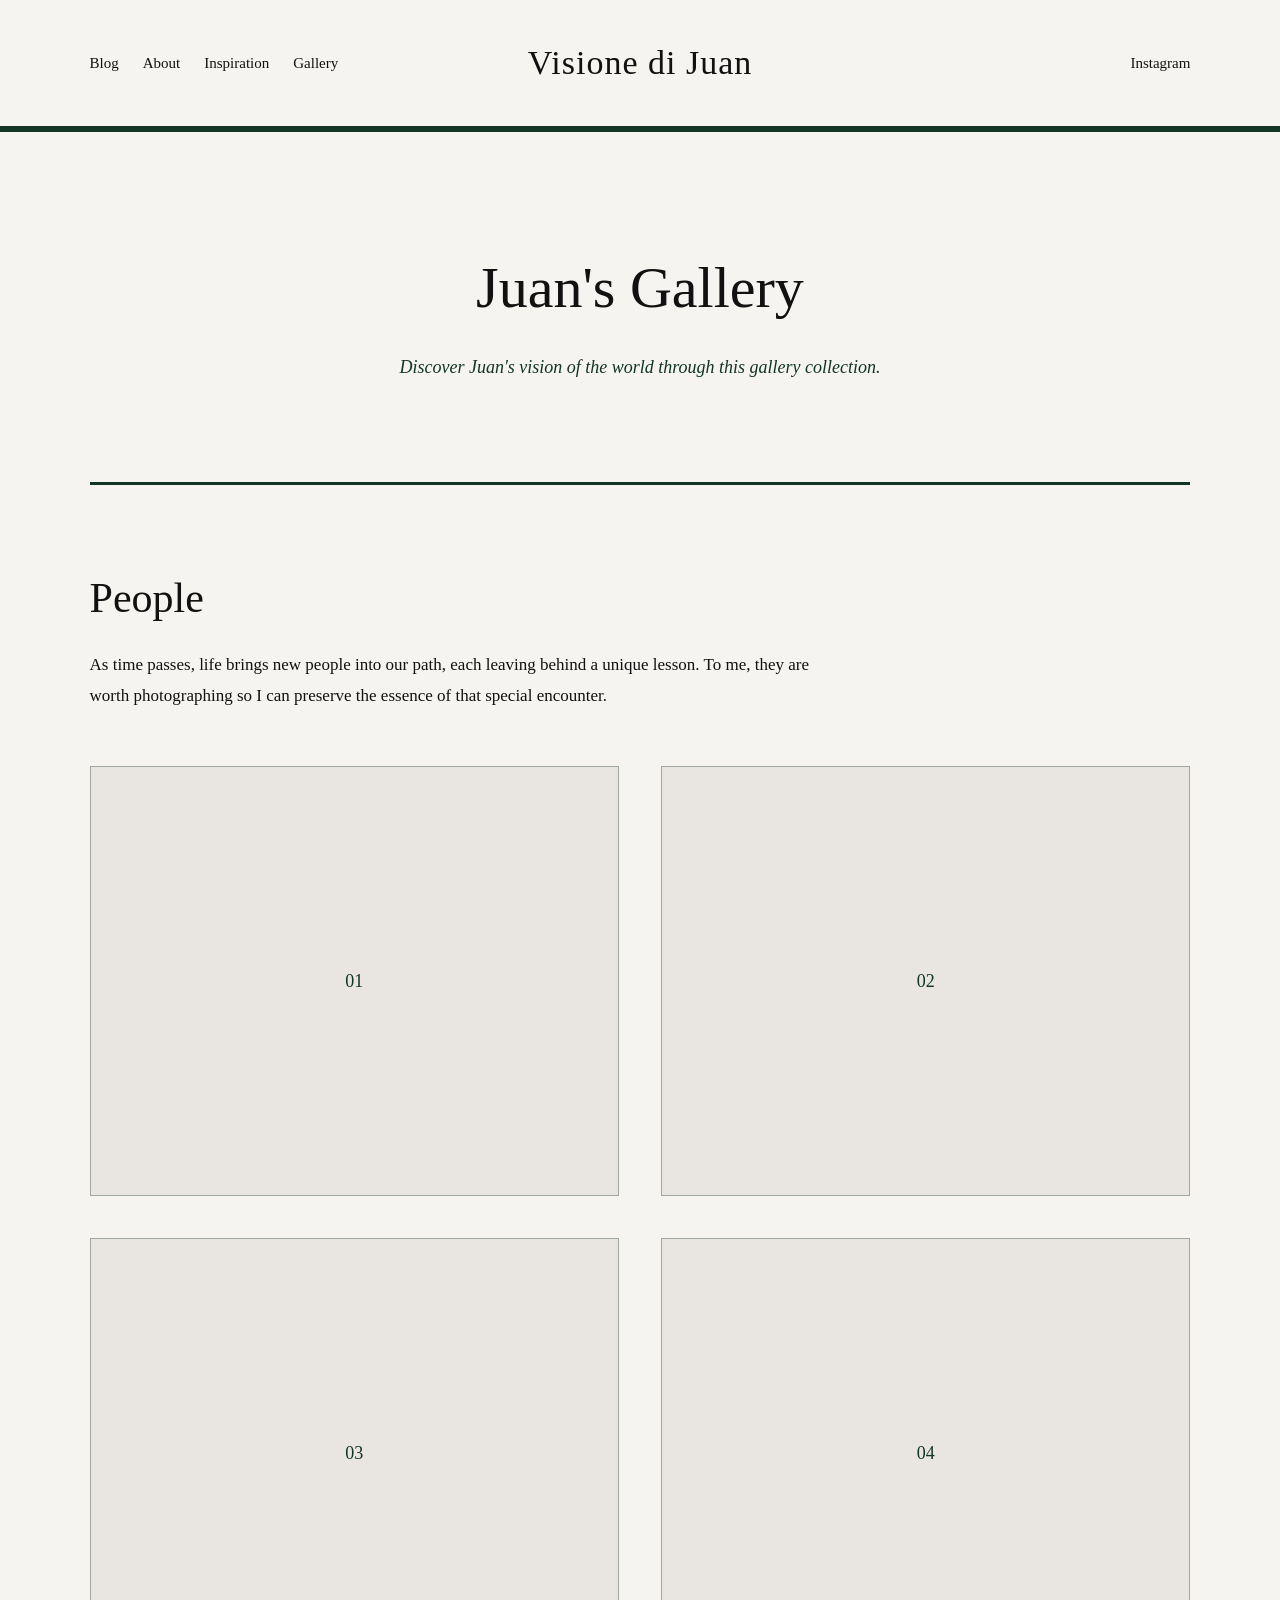
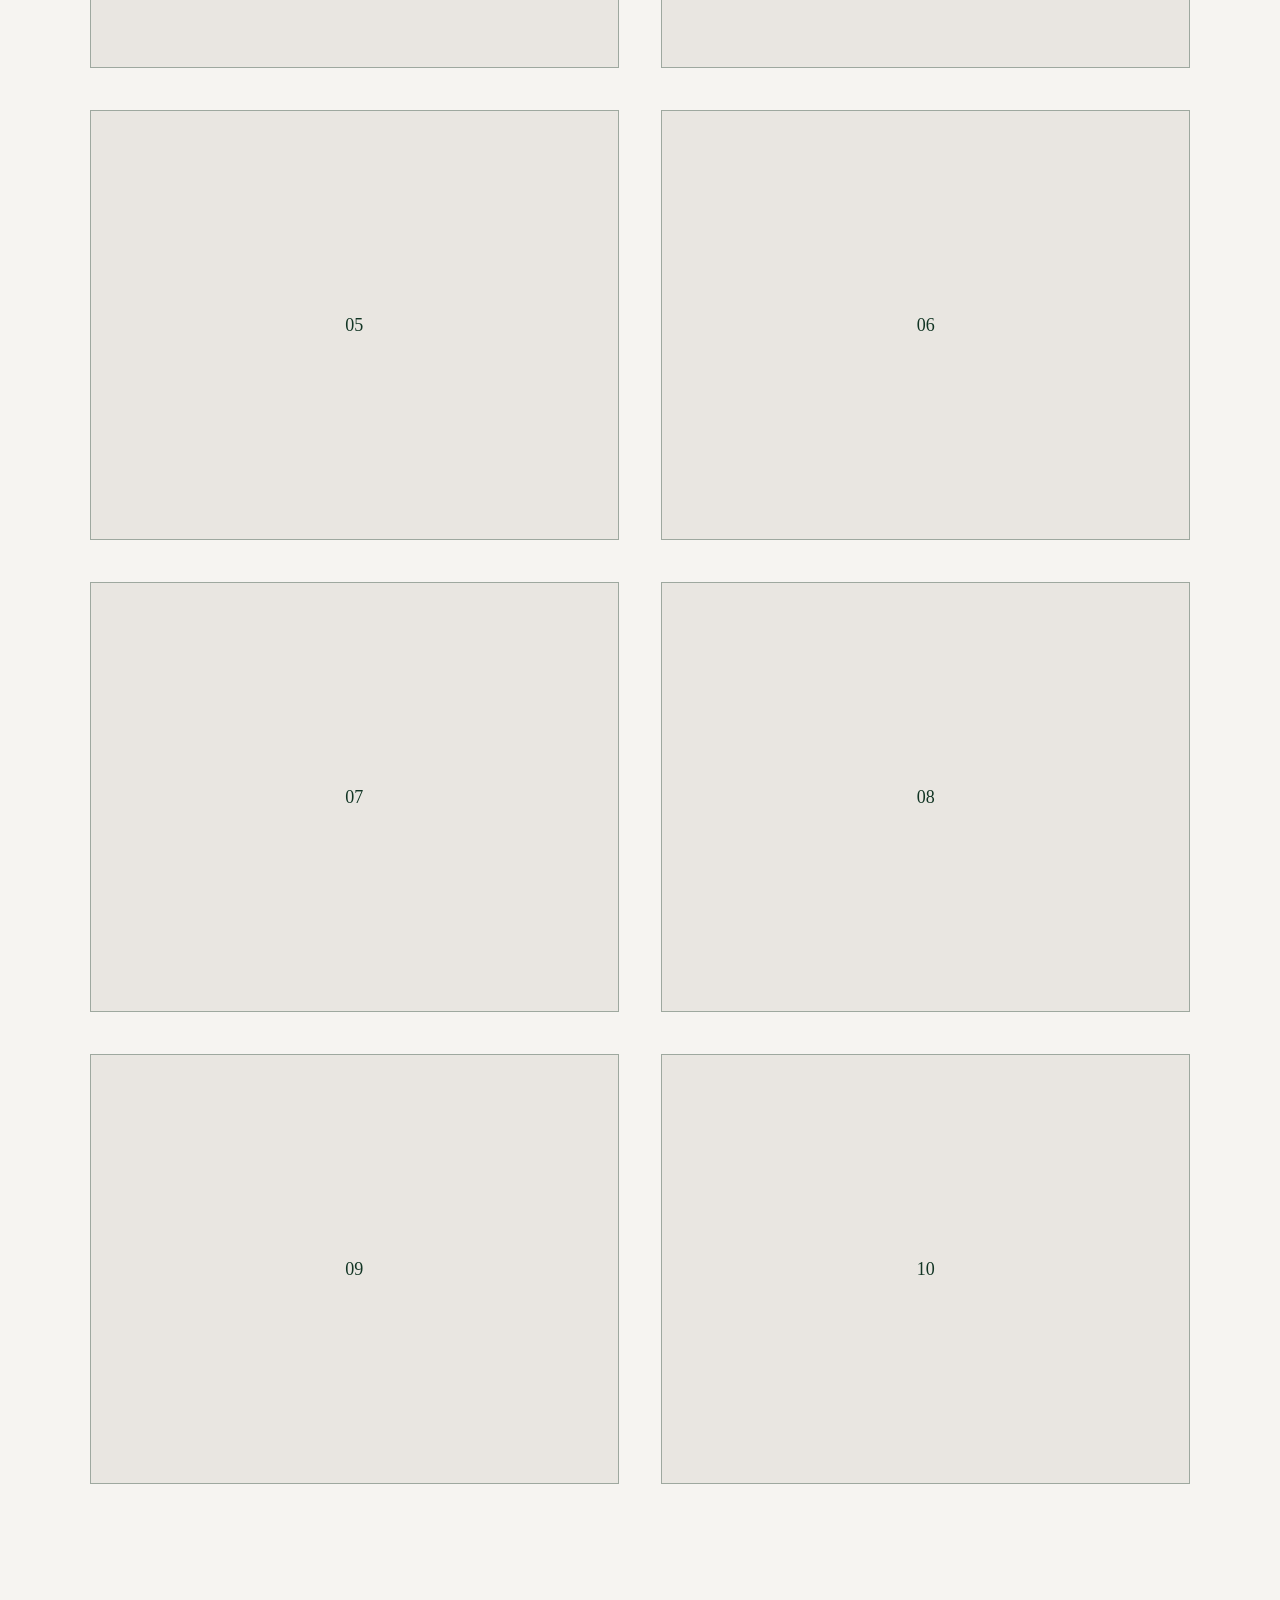
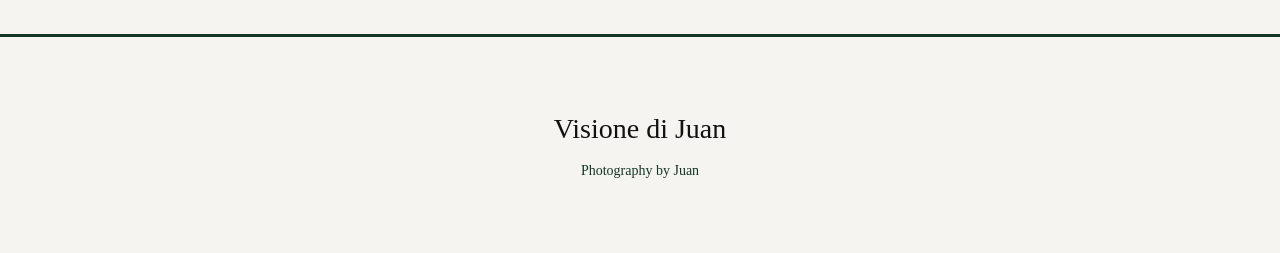
==== gallery.html @ 7b3af4db "Add gallery page and People collection" ====
<!DOCTYPE html>
<html lang="en">

<head>
    <meta charset="UTF-8">
    <meta name="viewport" content="width=device-width, initial-scale=1.0">

    <title>Gallery | Visione di Juan</title>

    <link rel="stylesheet" href="css/style.css">
</head>

<body>

    <header>

        <nav class="navigation">

            <div class="nav-left">
                <a href="index.html">Blog</a>
                <a href="about.html">About</a>
                <a href="inspiration.html">Inspiration</a>
                <a href="gallery.html">Gallery</a>
            </div>

            <div class="logo">
                <h1>Visione di Juan</h1>
            </div>

            <div class="nav-right">
                <a href="#">Instagram</a>
            </div>

        </nav>

    </header>


    <main>

        <!-- GALLERY INTRO -->

        <section class="gallery-intro">

            <h1>Juan's Gallery</h1>

            <p>
                Discover Juan's vision of the world through this gallery collection.
            </p>

        </section>


        <!-- PEOPLE -->

        <section class="gallery-section" id="people">

            <div class="gallery-section-heading">

                <h2>People</h2>

                <p>
                    As time passes, life brings new people into our path,
                    each leaving behind a unique lesson. To me, they are worth
                    photographing so I can preserve the essence of that special
                    encounter.
                </p>

            </div>


            <div class="gallery-grid">

                <div class="gallery-placeholder">01</div>

                <div class="gallery-placeholder">02</div>

                <div class="gallery-placeholder">03</div>

                <div class="gallery-placeholder">04</div>

                <div class="gallery-placeholder">05</div>

                <div class="gallery-placeholder">06</div>

                <div class="gallery-placeholder">07</div>

                <div class="gallery-placeholder">08</div>

                <div class="gallery-placeholder">09</div>

                <div class="gallery-placeholder">10</div>

            </div>

        </section>

    </main>


    <footer>

        <h2>Visione di Juan</h2>

        <p>Photography by Juan</p>

    </footer>

</body>

</html>
---- css/style.css ----
* {
    margin: 0;
    padding: 0;
    box-sizing: border-box;
}

body {
    background-color: #F6F4F1;
    color: #111111;
    font-family: Constantia, Georgia, serif;
    line-height: 1.6;
}

/* HEADER */

header {
    padding: 36px 7%;
    border-bottom: 6px solid #123524;
}

.navigation {
    display: grid;
    grid-template-columns: 1fr auto 1fr;
    align-items: center;
    gap: 30px;
}

.nav-left,
.nav-right {
    display: flex;
    align-items: center;
    gap: 24px;
}

.nav-right {
    justify-content: flex-end;
}

.navigation a {
    color: #111111;
    text-decoration: none;
    font-size: 15px;
    transition: 0.3s ease;
}

.navigation a:hover {
    color: #123524;
    text-decoration: underline;
    text-underline-offset: 5px;
}

.logo h1 {
    font-size: 34px;
    font-weight: normal;
    letter-spacing: 1px;
    white-space: nowrap;
}

/* WELCOME */

.welcome {
    text-align: center;
    padding: 95px 20px 80px;
}

.welcome h2 {
    font-size: 46px;
    font-weight: normal;
    margin-bottom: 12px;
}

.welcome p {
    font-size: 18px;
    font-style: italic;
    color: #123524;
}

/* COLLECTIONS */

.collection {
    width: 86%;
    max-width: 1250px;
    margin: 0 auto;
    padding: 75px 0;
    border-top: 3px solid #123524;
}

.collection-heading {
    margin-bottom: 35px;
}

.collection-heading a {
    color: #111111;
    text-decoration: underline;
    text-underline-offset: 7px;
    text-decoration-thickness: 1px;
}

.collection-heading a:hover {
    color: #123524;
}

.collection-heading h2 {
    font-size: 34px;
    font-weight: normal;
    display: inline-block;
    margin-bottom: 14px;
}

.collection-heading p {
    max-width: 600px;
    font-size: 16px;
}

/* PHOTO GRID */

.photo-grid {
    display: grid;
    grid-template-columns: repeat(2, 1fr);
    gap: 42px;
}

.photo-placeholder {
    height: 390px;
    background-color: #E9E6E1;
    border: 1px solid rgba(18, 53, 36, 0.35);

    display: flex;
    justify-content: center;
    align-items: center;

    color: #123524;
    font-size: 18px;
    letter-spacing: 1px;
}

/* FOOTER */

footer {
    margin-top: 70px;
    padding: 70px 20px;
    text-align: center;
    border-top: 3px solid #123524;
}

footer h2 {
    font-size: 28px;
    font-weight: normal;
    margin-bottom: 8px;
}

footer p {
    font-size: 14px;
    color: #123524;
}

/* MOBILE */

@media (max-width: 850px) {

    .navigation {
        grid-template-columns: 1fr;
        text-align: center;
    }

    .nav-left,
    .nav-right {
        justify-content: center;
        flex-wrap: wrap;
    }

    .logo {
        grid-row: 1;
    }

    .logo h1 {
        font-size: 30px;
    }

    .welcome {
        padding: 70px 20px 55px;
    }

    .welcome h2 {
        font-size: 34px;
    }

    .collection {
        width: 90%;
    }

    .photo-grid {
        grid-template-columns: 1fr;
    }

    .photo-placeholder {
        height: 320px;
    }
}

/* ========================================
   GALLERY PAGE
======================================== */


/* GALLERY INTRO */

.gallery-intro {
    text-align: center;
    padding: 110px 20px 100px;
}

.gallery-intro h1 {
    font-size: 58px;
    font-weight: normal;
    margin-bottom: 18px;
}

.gallery-intro p {
    font-size: 18px;
    font-style: italic;
    color: #123524;
}


/* GALLERY SECTIONS */

.gallery-section {
    width: 86%;
    max-width: 1250px;
    margin: 0 auto;
    padding: 80px 0;
    border-top: 3px solid #123524;
}

.gallery-section-heading {
    margin-bottom: 55px;
}

.gallery-section-heading h2 {
    font-size: 42px;
    font-weight: normal;
    margin-bottom: 18px;
}

.gallery-section-heading p {
    max-width: 720px;
    font-size: 17px;
    line-height: 1.8;
}


/* PHOTO GALLERY */

.gallery-grid {
    display: grid;
    grid-template-columns: repeat(2, 1fr);
    gap: 42px;
}

.gallery-placeholder {
    height: 430px;
    background-color: #E9E6E1;
    border: 1px solid rgba(18, 53, 36, 0.35);

    display: flex;
    align-items: center;
    justify-content: center;

    color: #123524;
    font-size: 18px;
}


/* GALLERY MOBILE */

@media (max-width: 850px) {

    .gallery-intro {
        padding: 75px 20px 65px;
    }

    .gallery-intro h1 {
        font-size: 42px;
    }

    .gallery-section {
        width: 90%;
    }

    .gallery-grid {
        grid-template-columns: 1fr;
    }

    .gallery-placeholder {
        height: 350px;
    }

}
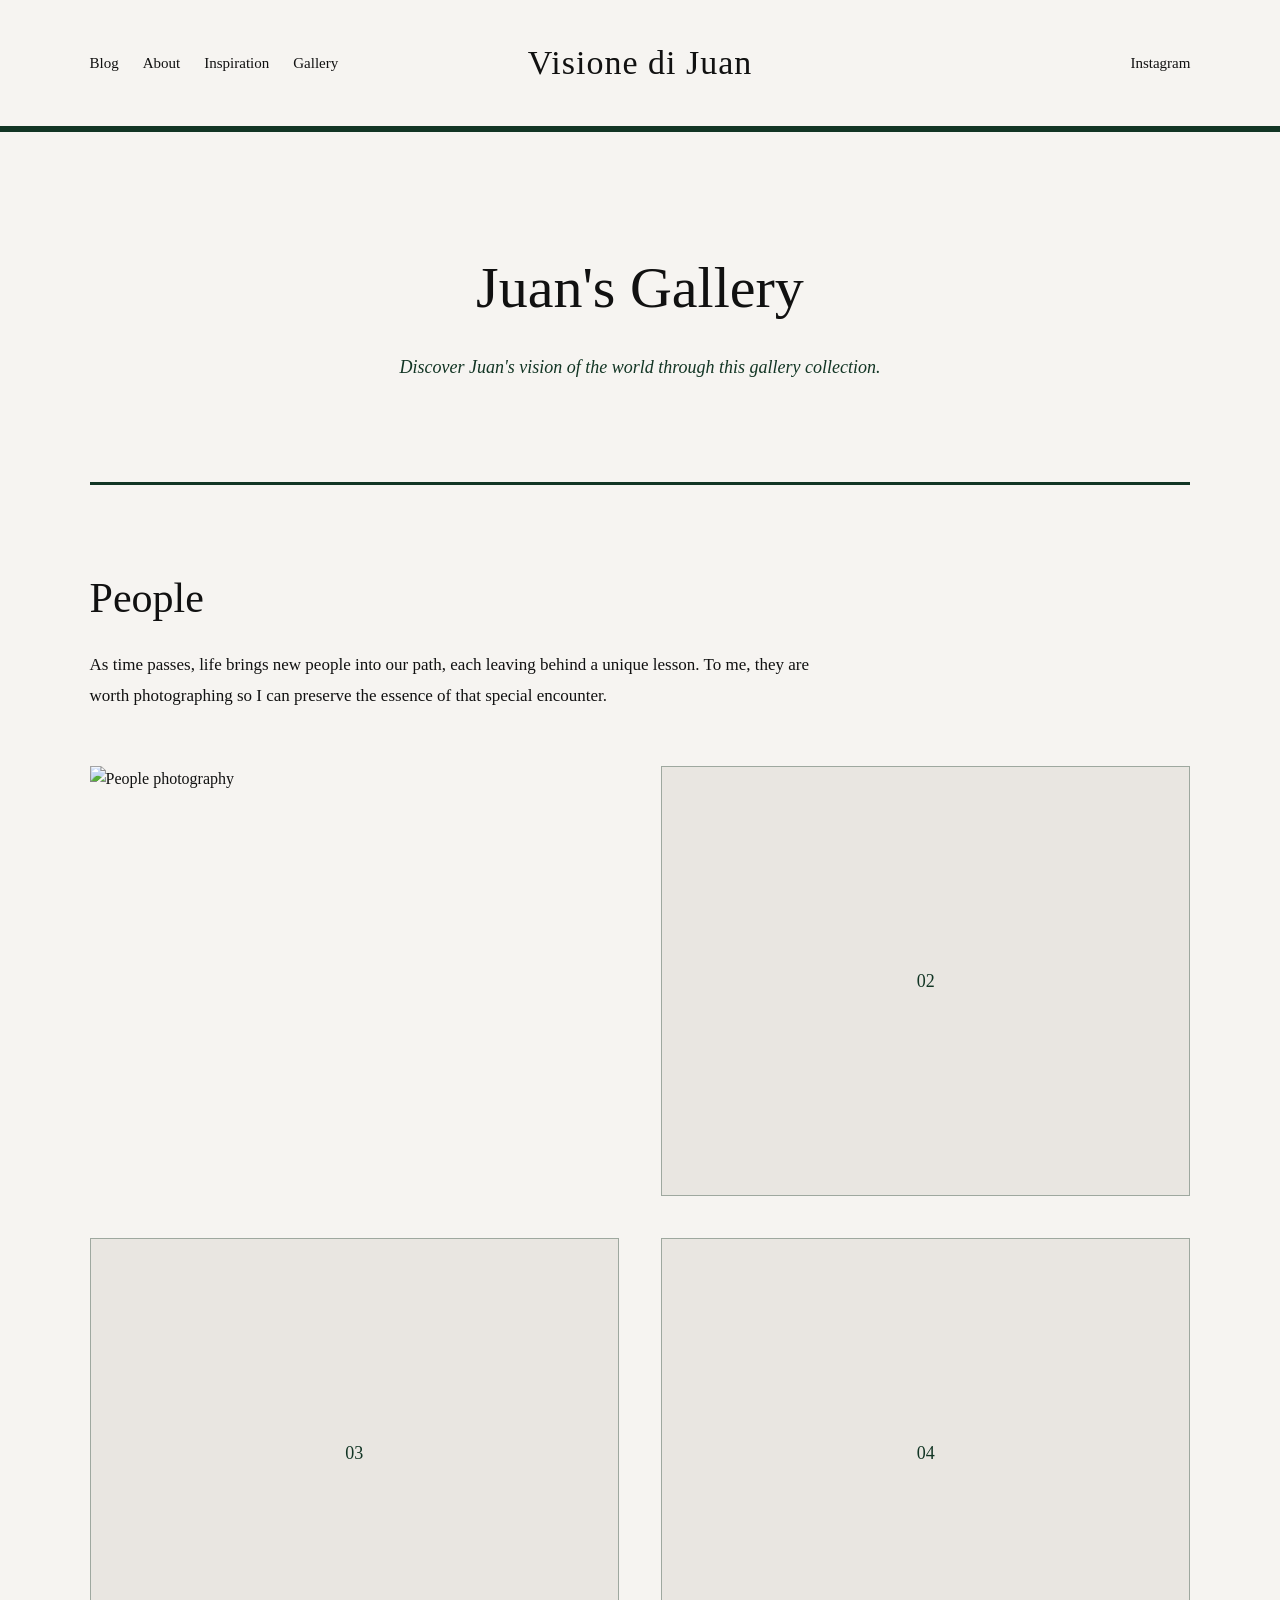
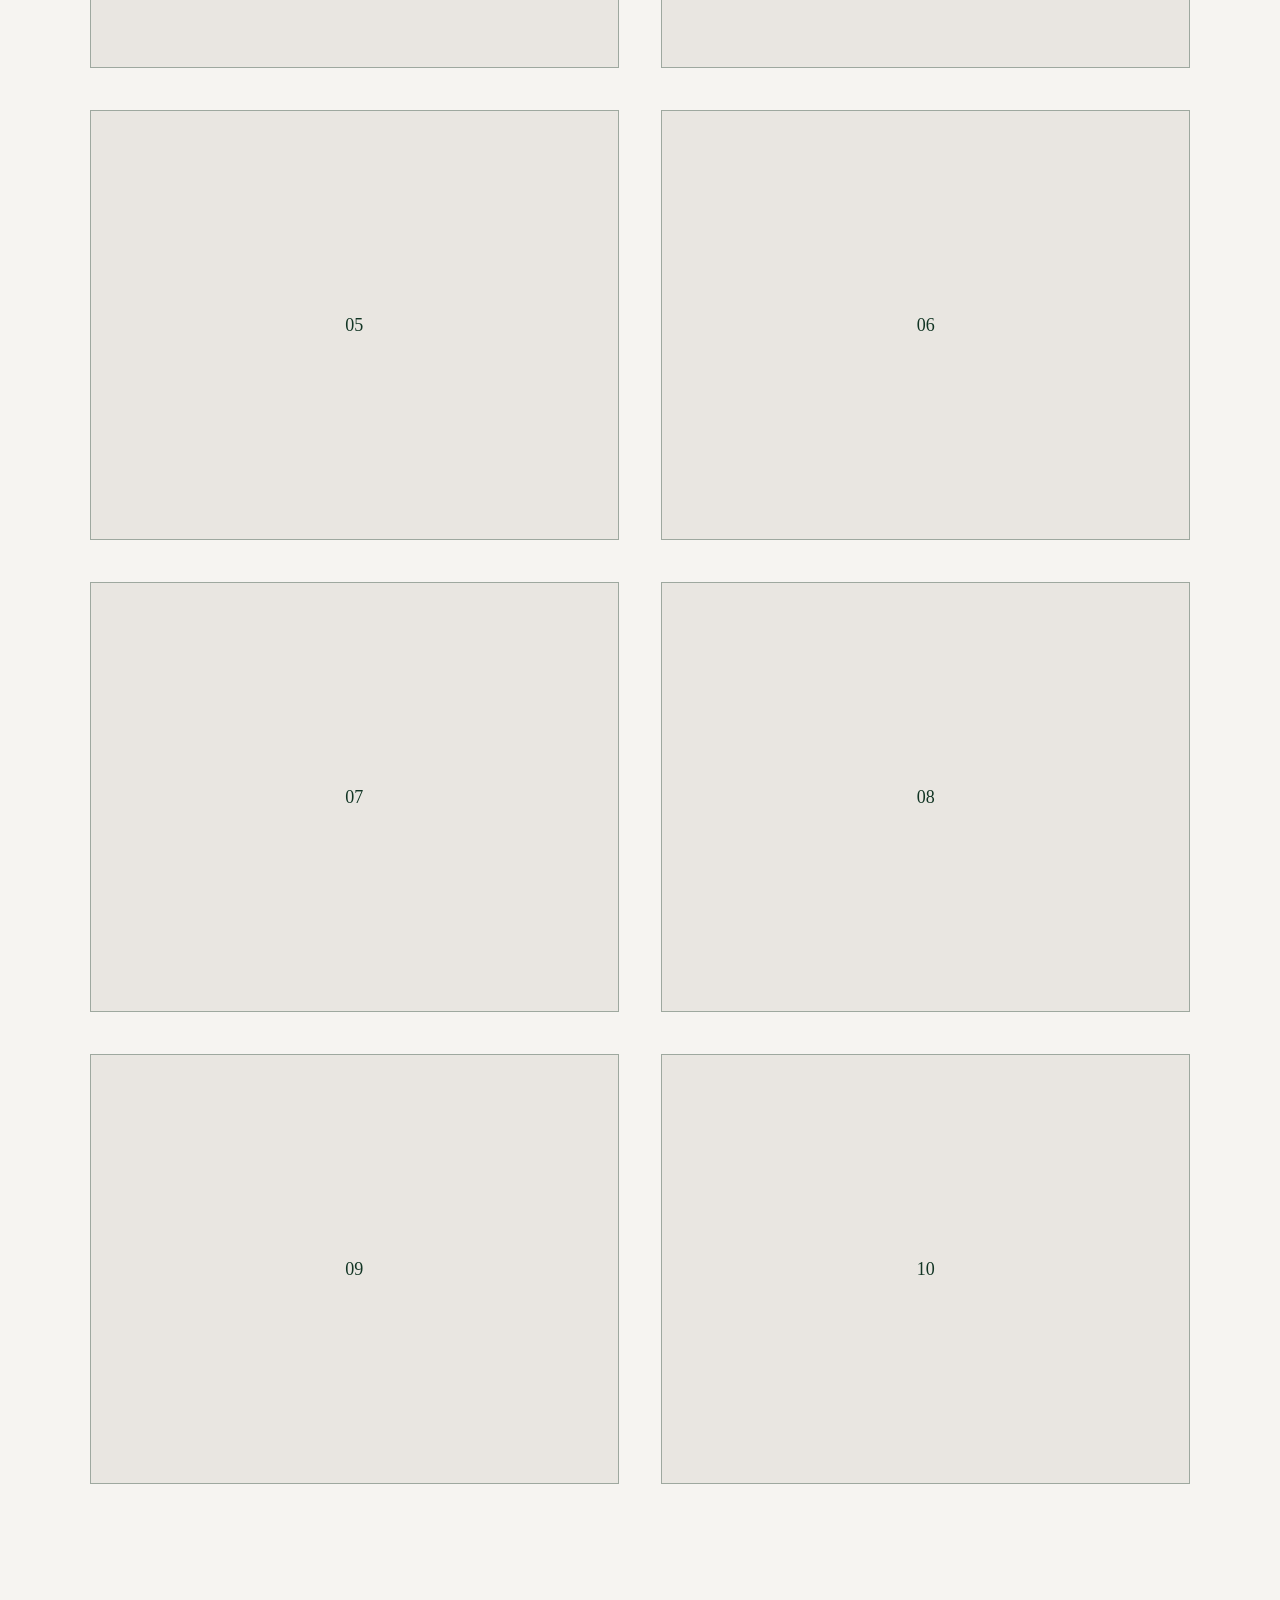
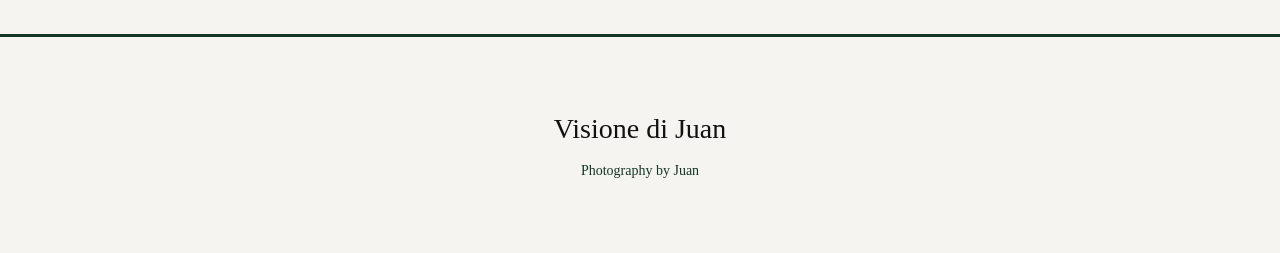
==== commit 46559c4b: "Add gallery page and first photo" ====
--- a/gallery.html
+++ b/gallery.html
@@ -71,7 +71,11 @@
 
             <div class="gallery-grid">
 
-                <div class="gallery-placeholder">01</div>
+            <img
+             src="images/people-01.jpg"
+             alt="People photography"
+             class="gallery-photo"
+            >
 
                 <div class="gallery-placeholder">02</div>
 
--- a/css/style.css
+++ b/css/style.css
@@ -269,6 +269,14 @@
 
     color: #123524;
     font-size: 18px;
+
+}
+
+.gallery-photo {
+    width: 100%;
+    height: 430px;
+    object-fit: cover;
+    display: block;
 }
 
 
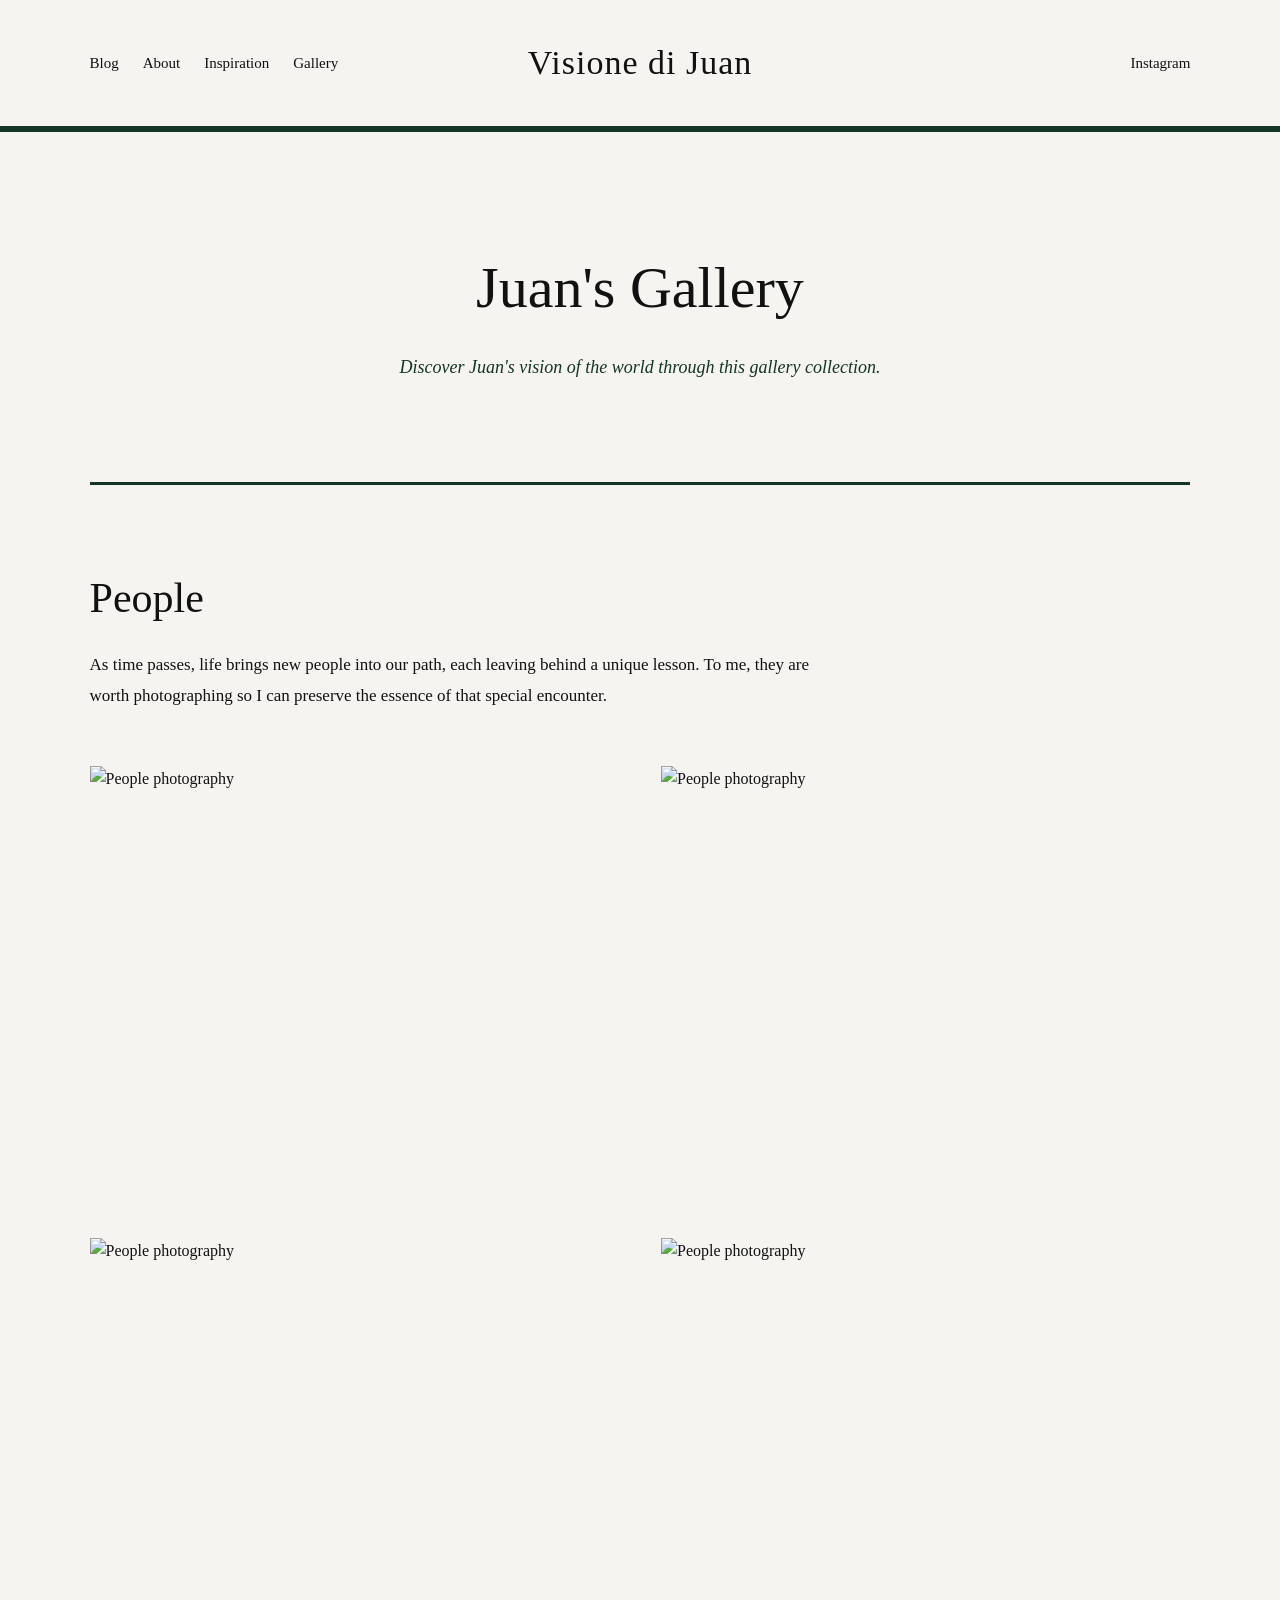
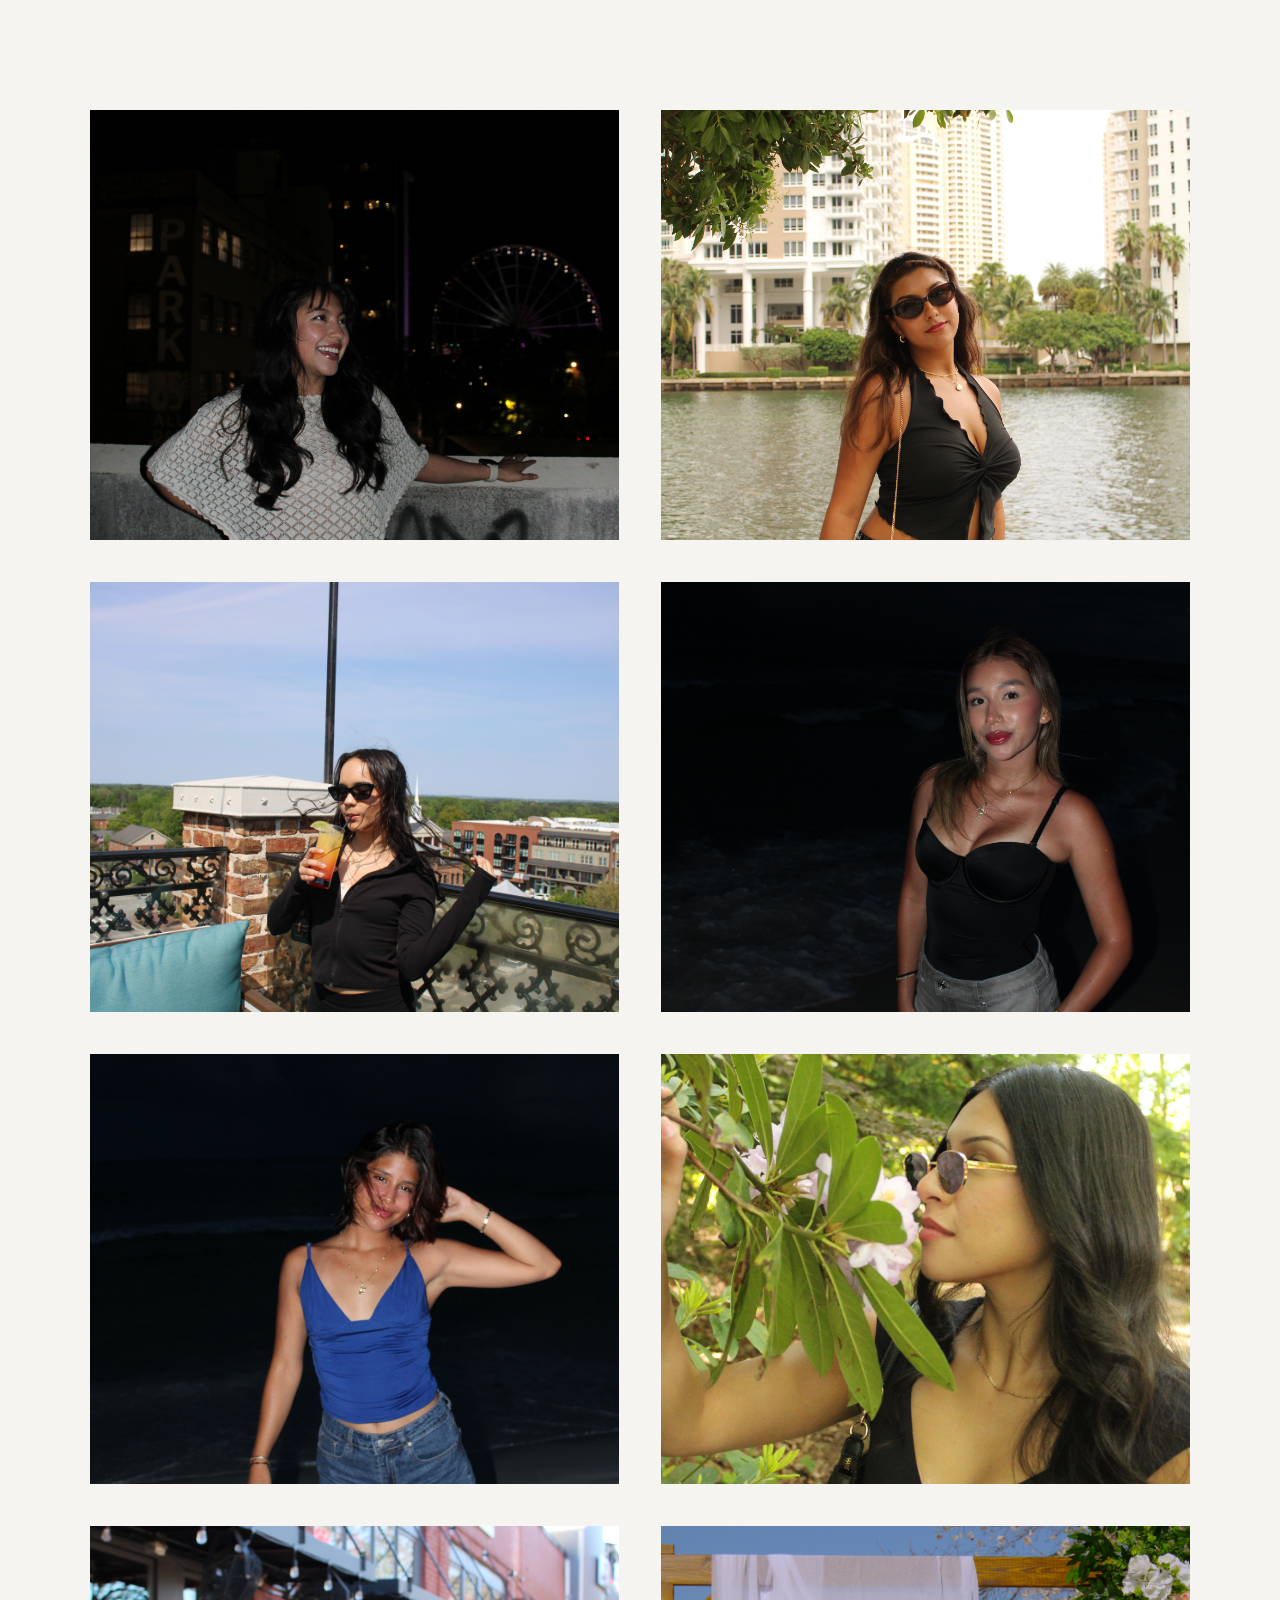
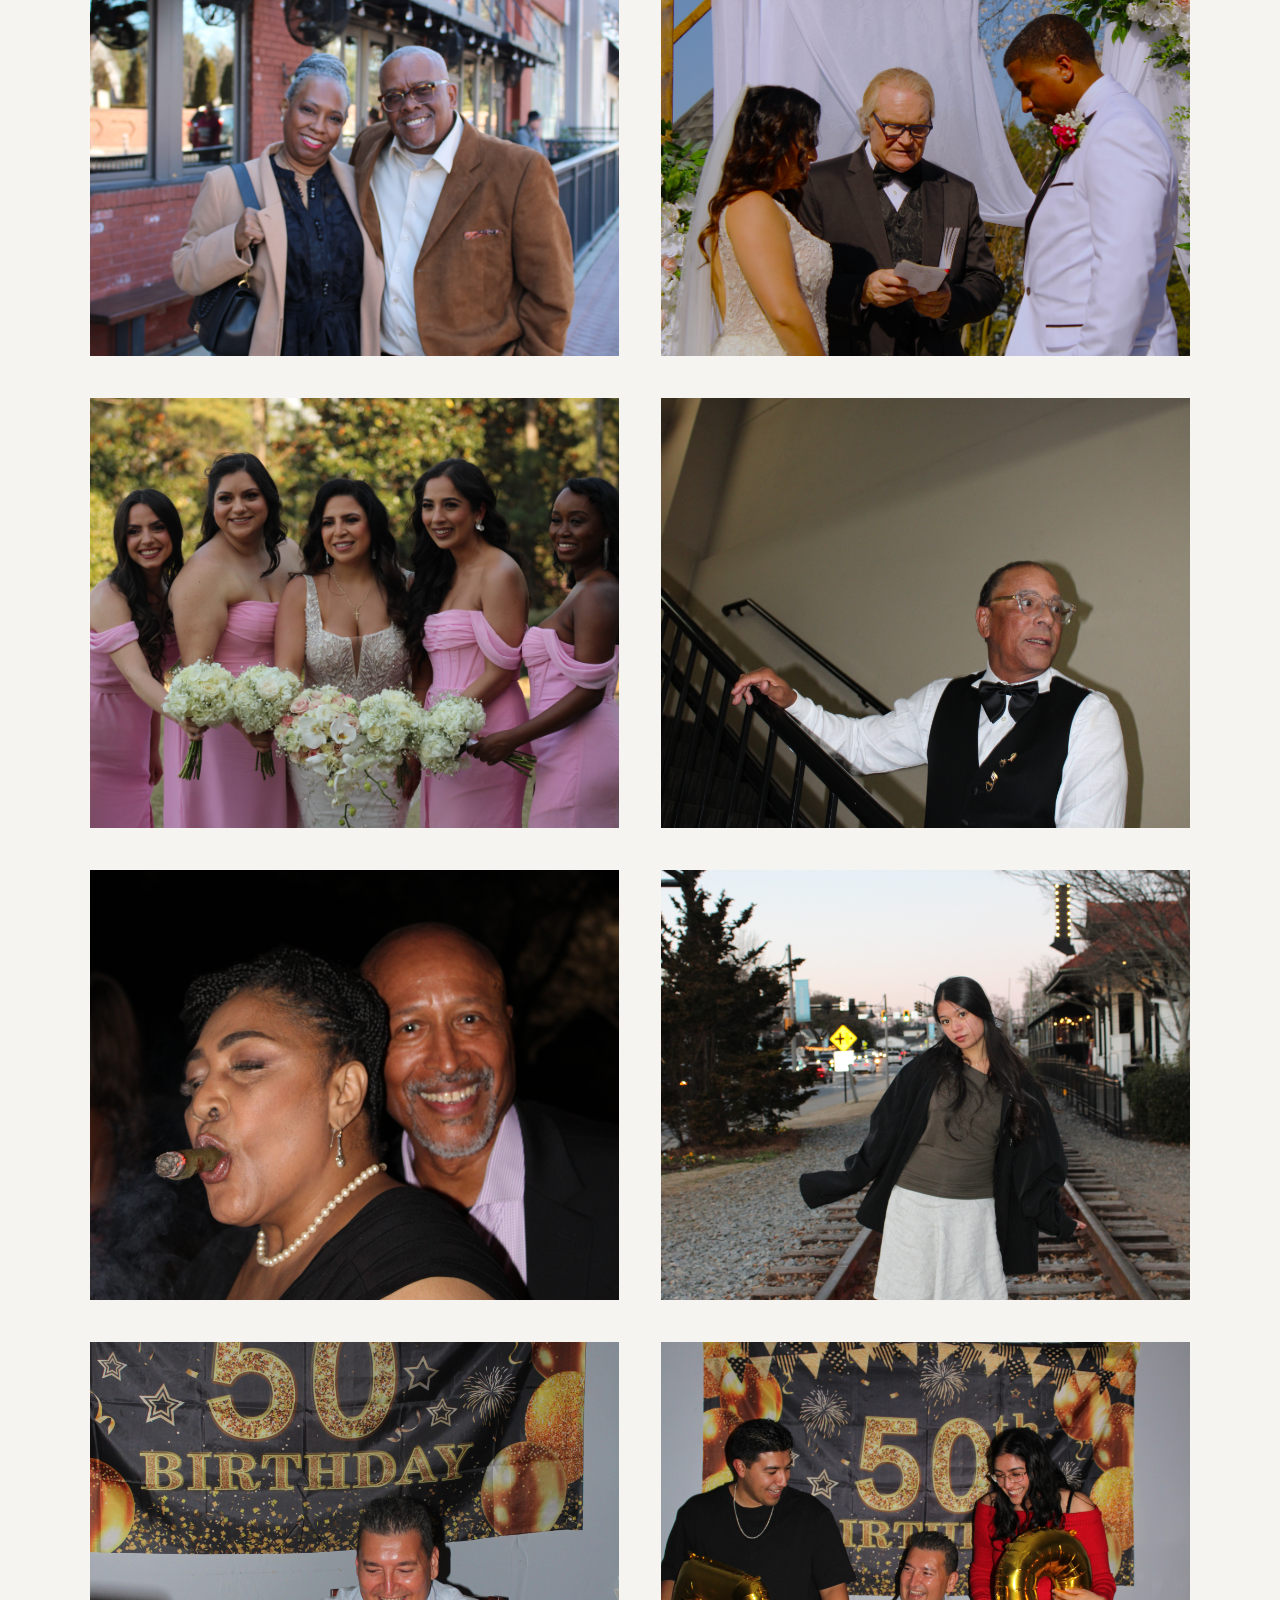
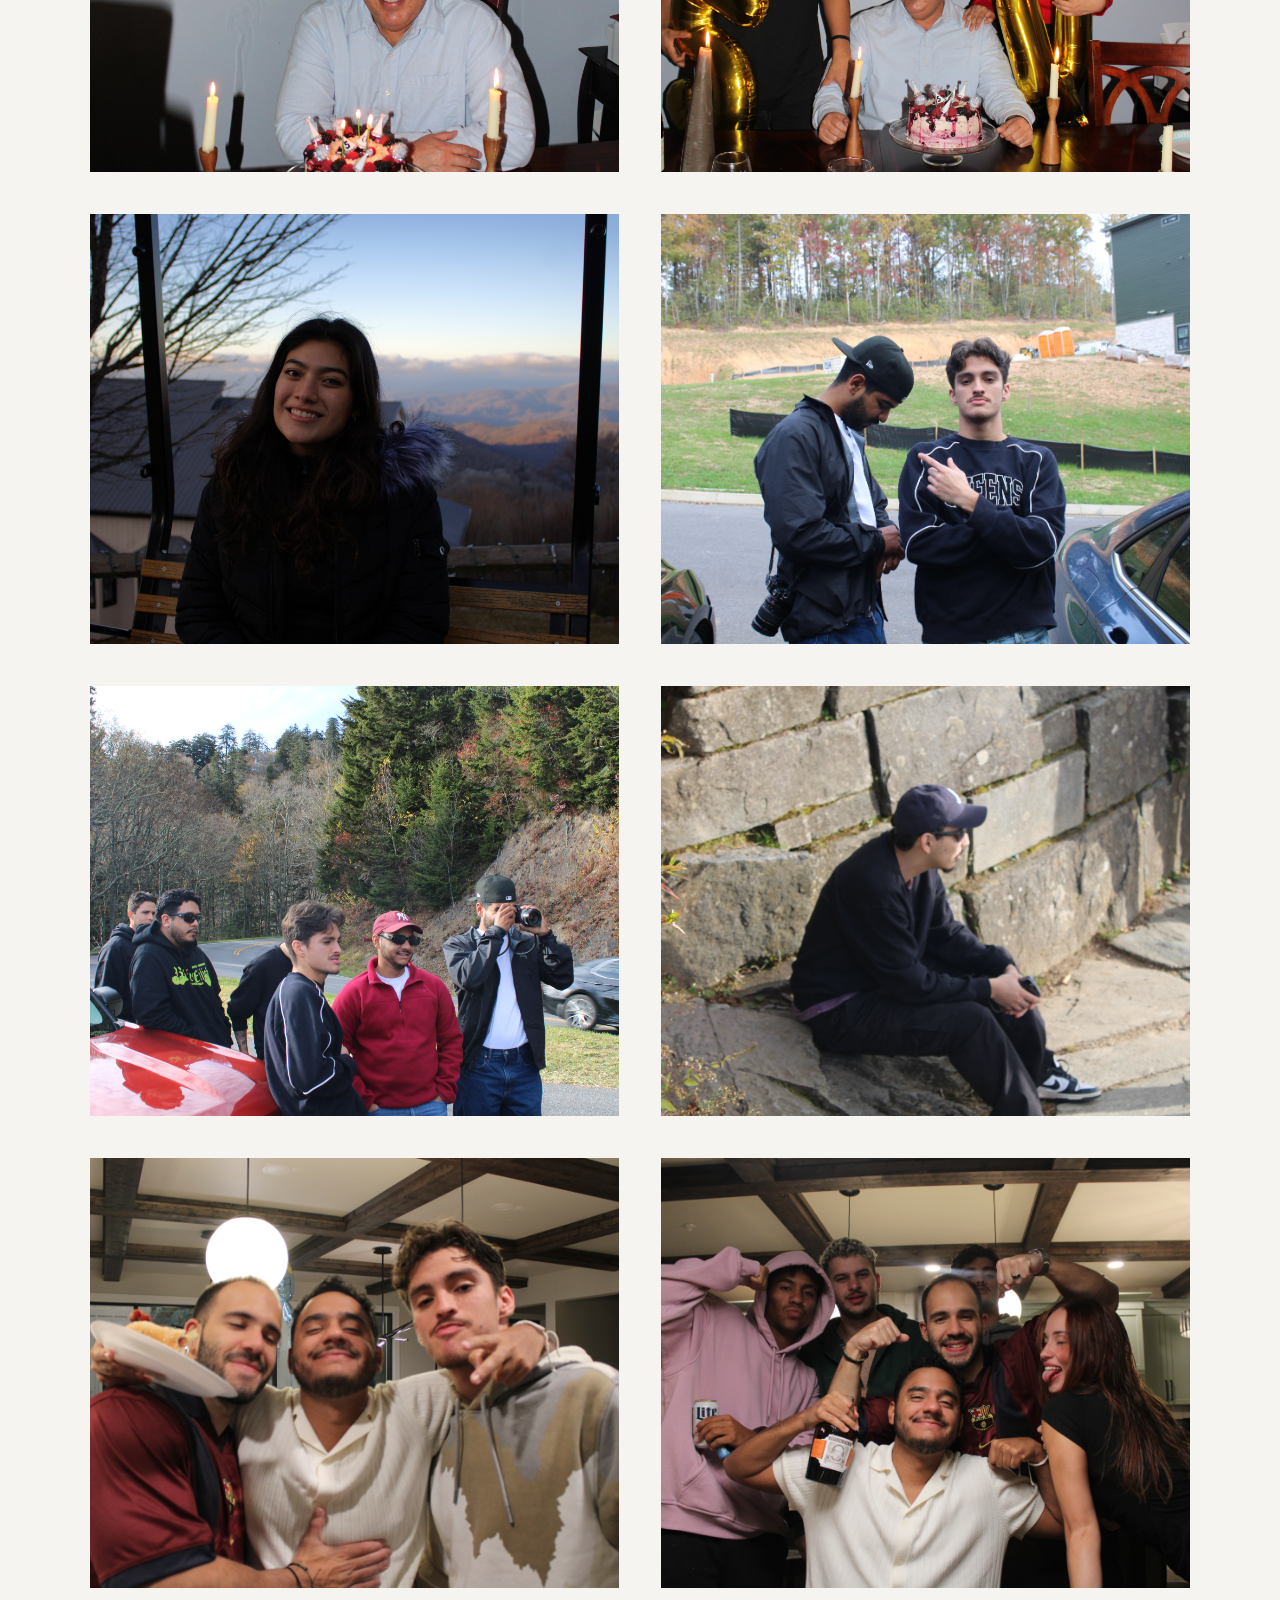
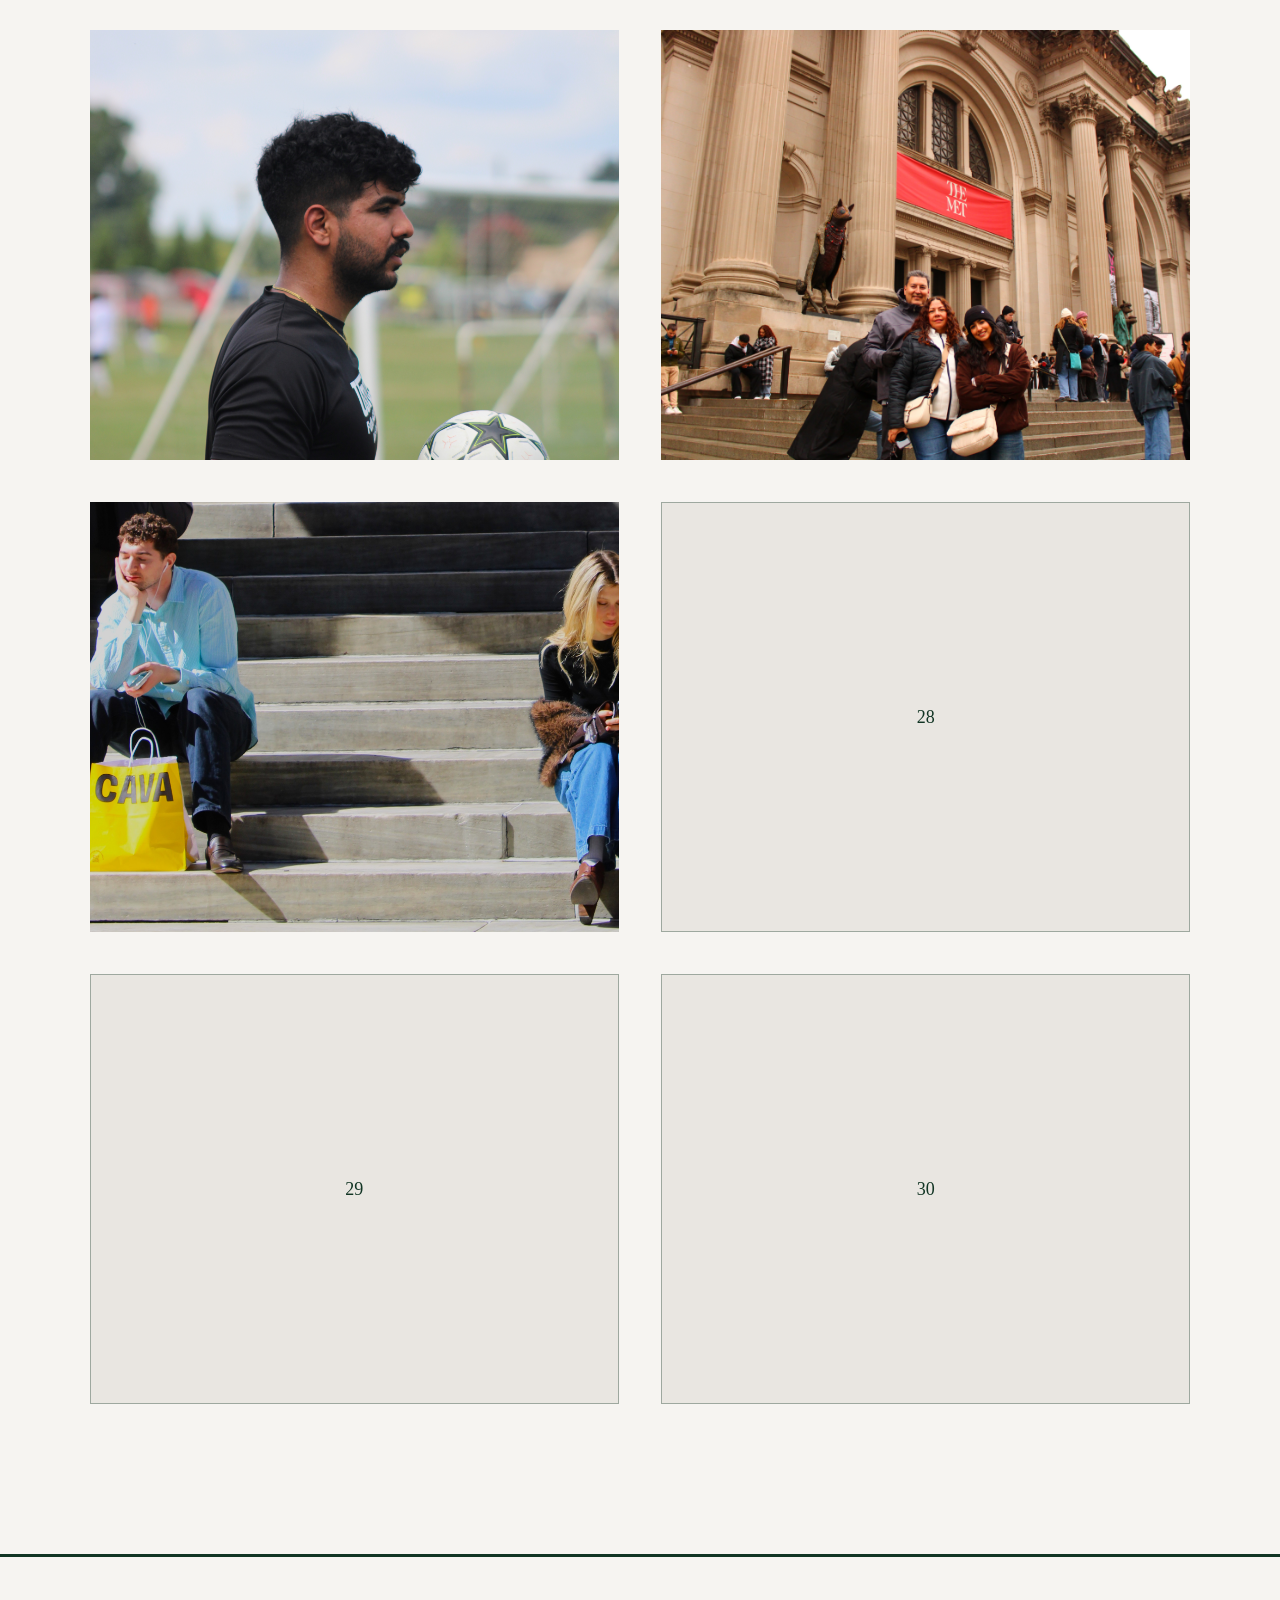
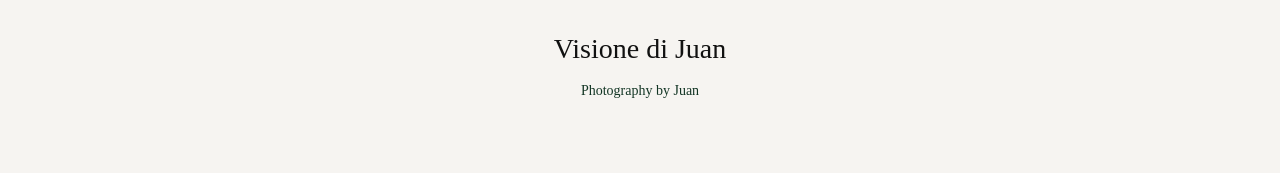
==== commit edb8c6a4: "Photos Update" ====
--- a/gallery.html
+++ b/gallery.html
@@ -77,24 +77,153 @@
              class="gallery-photo"
             >
 
-                <div class="gallery-placeholder">02</div>
-
-                <div class="gallery-placeholder">03</div>
-
-                <div class="gallery-placeholder">04</div>
-
-                <div class="gallery-placeholder">05</div>
-
-                <div class="gallery-placeholder">06</div>
-
-                <div class="gallery-placeholder">07</div>
-
-                <div class="gallery-placeholder">08</div>
-
-                <div class="gallery-placeholder">09</div>
-
-                <div class="gallery-placeholder">10</div>
-
+            <img
+             src="images/people-02.jpg"
+             alt="People photography"
+             class="gallery-photo"
+            >
+
+            <img
+             src="images/people-03.jpg"
+             alt="People photography"
+             class="gallery-photo"
+
+            >
+            <img
+             src="images/people-04.jpg"
+             alt="People photography"
+             class="gallery-photo"
+            >
+
+            <img
+             src="images/people-05.JPG"
+             alt="People photography"
+             class="gallery-photo"
+             >
+
+
+             <img
+             src="images/people-06.JPG"
+             alt="People photography"
+              class="gallery-photo"
+             >
+
+             <img
+              src="images/people-07.JPG"
+             alt="People photography"
+             class="gallery-photo"
+             >
+
+
+            <img
+            src="images/people-08.JPG"
+            alt="People photography"
+             class="gallery-photo"
+            >
+
+
+             <img
+            src="images/people-09.JPG"
+             alt="People photography"
+             class="gallery-photo"
+             >
+  
+
+            <img
+             src="images/people-10.JPG"
+             alt="People photography"
+             class="gallery-photo"
+             >
+
+            <img
+             src="images/people-11.JPG"
+             alt="People photography"
+             class="gallery-photo"
+             >
+            <img
+             src="images/people-12.JPG"
+             alt="People photography"
+             class="gallery-photo"
+             >
+            <img
+             src="images/people-13.JPG"
+             alt="People photography"
+             class="gallery-photo"
+             >
+            <img
+             src="images/people-14.JPG"
+             alt="People photography"
+             class="gallery-photo"
+             >
+            <img
+             src="images/people-15.JPG"
+             alt="People photography"
+             class="gallery-photo"
+             >
+            <img
+             src="images/people-16.JPG"
+             alt="People photography"
+             class="gallery-photo"
+             >
+            <img
+             src="images/people-19.JPG"
+             alt="People photography"
+             class="gallery-photo"
+             >
+            <img
+             src="images/people-20.JPG"
+             alt="People photography"
+             class="gallery-photo"
+             >
+            <img
+             src="images/people-21.jpg"
+             alt="People photography"
+             class="gallery-photo"
+             >
+            <img
+             src="images/people-23.JPG"
+             alt="People photography"
+             class="gallery-photo"
+             >
+            <img
+             src="images/people-24.JPG"
+             alt="People photography"
+             class="gallery-photo"
+             >
+
+            <img
+             src="images/people-25.JPG"
+             alt="People photography"
+             class="gallery-photo"
+             >
+            <img
+             src="images/people-26.JPG"
+             alt="People photography"
+             class="gallery-photo"
+             >
+            <img
+             src="images/people-27.JPG"
+             alt="People photography"
+             class="gallery-photo"
+             >
+            <img
+             src="images/people-28.JPG"
+             alt="People photography"
+             class="gallery-photo"
+             >
+            <img
+             src="images/people-29.JPG"
+             alt="People photography"
+             class="gallery-photo"
+             >
+            <img
+             src="images/people-30.JPG"
+             alt="People photography"
+             class="gallery-photo"
+             >
+<div class="gallery-placeholder">28</div>
+<div class="gallery-placeholder">29</div>
+<div class="gallery-placeholder">30</div>
             </div>
 
         </section>
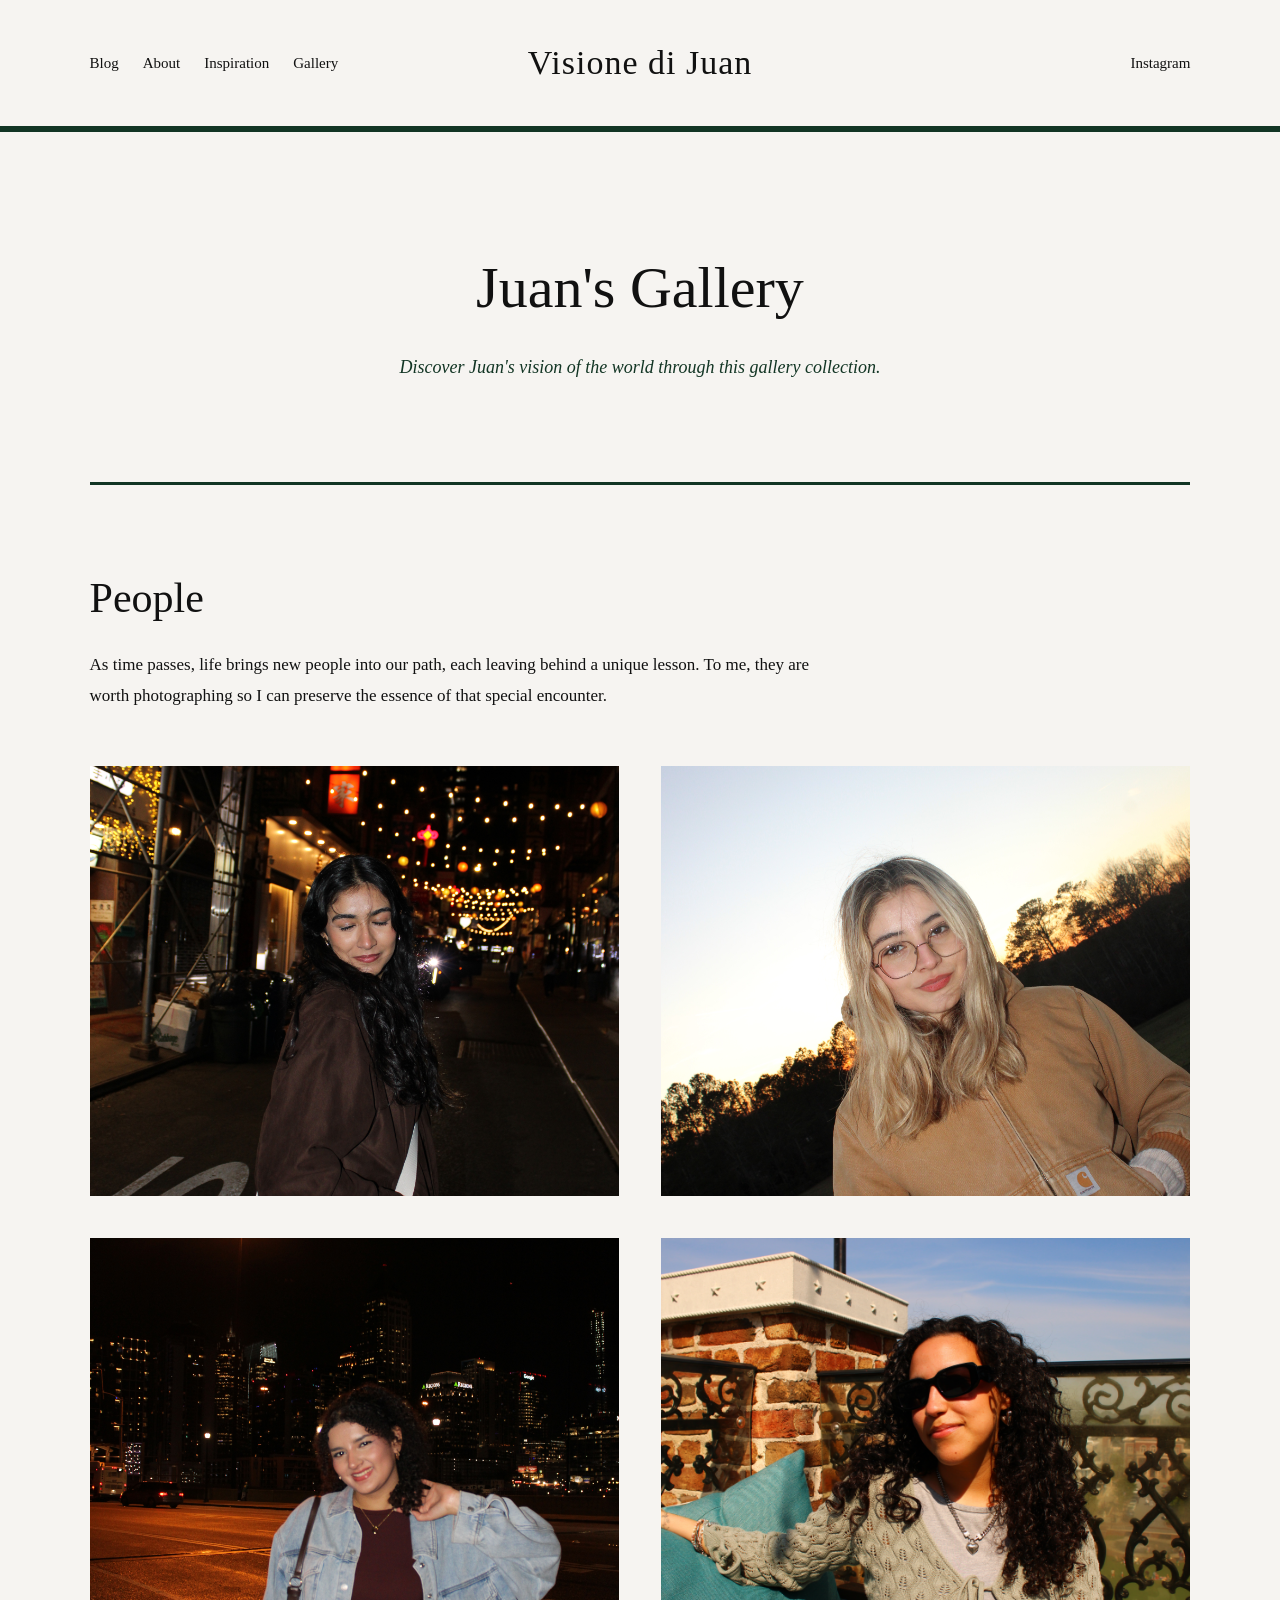
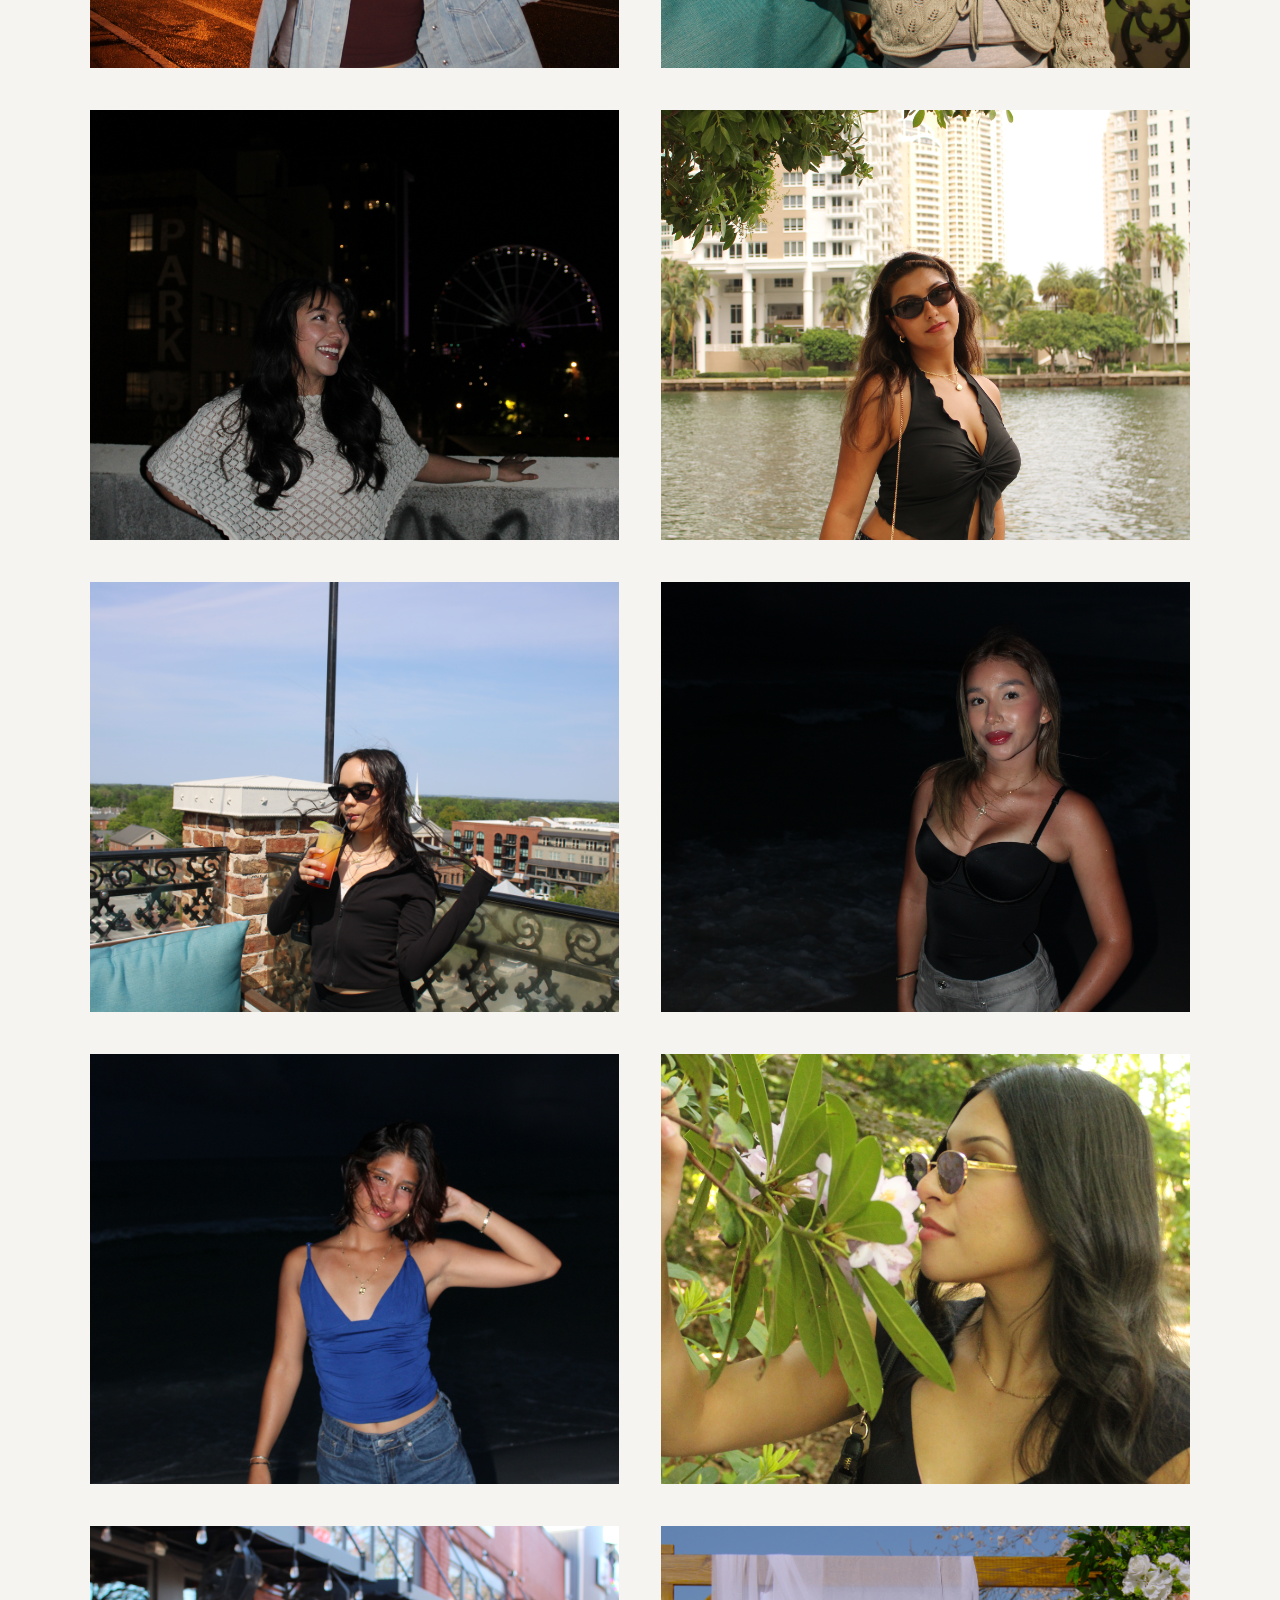
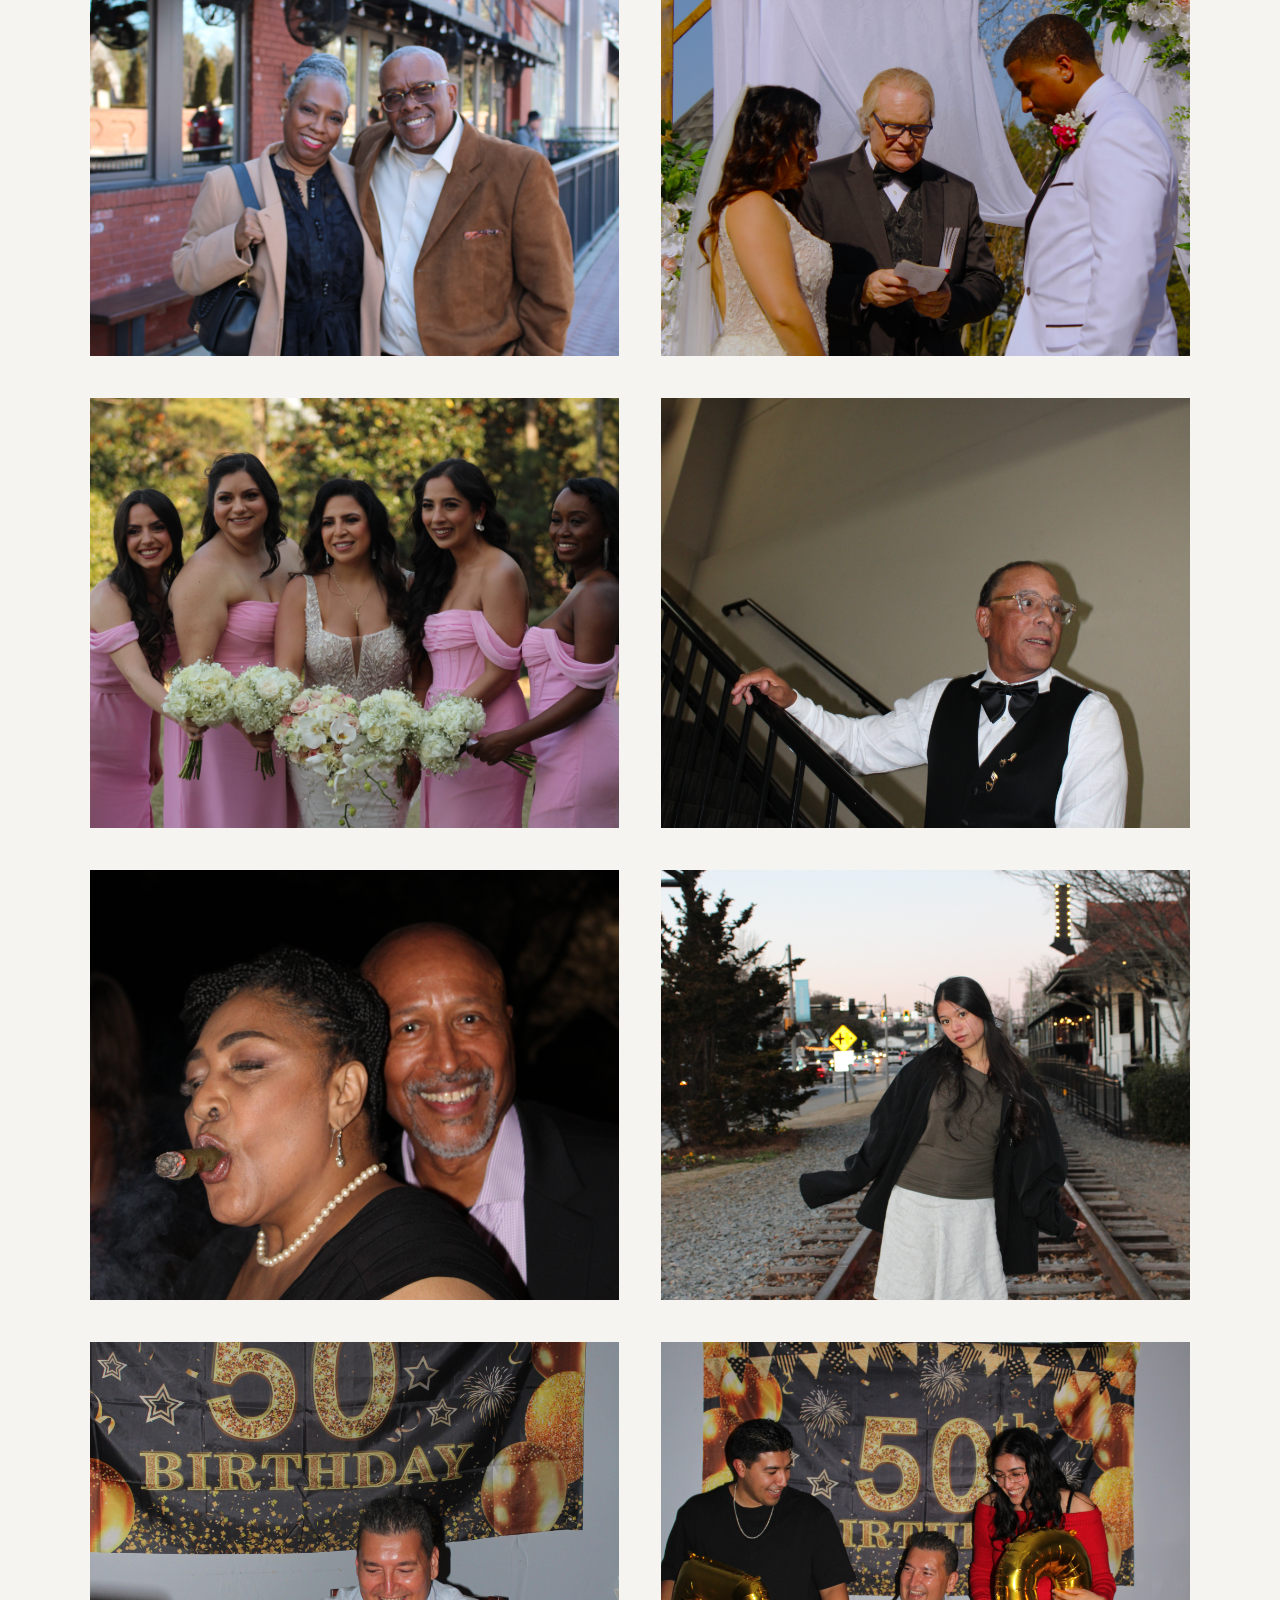
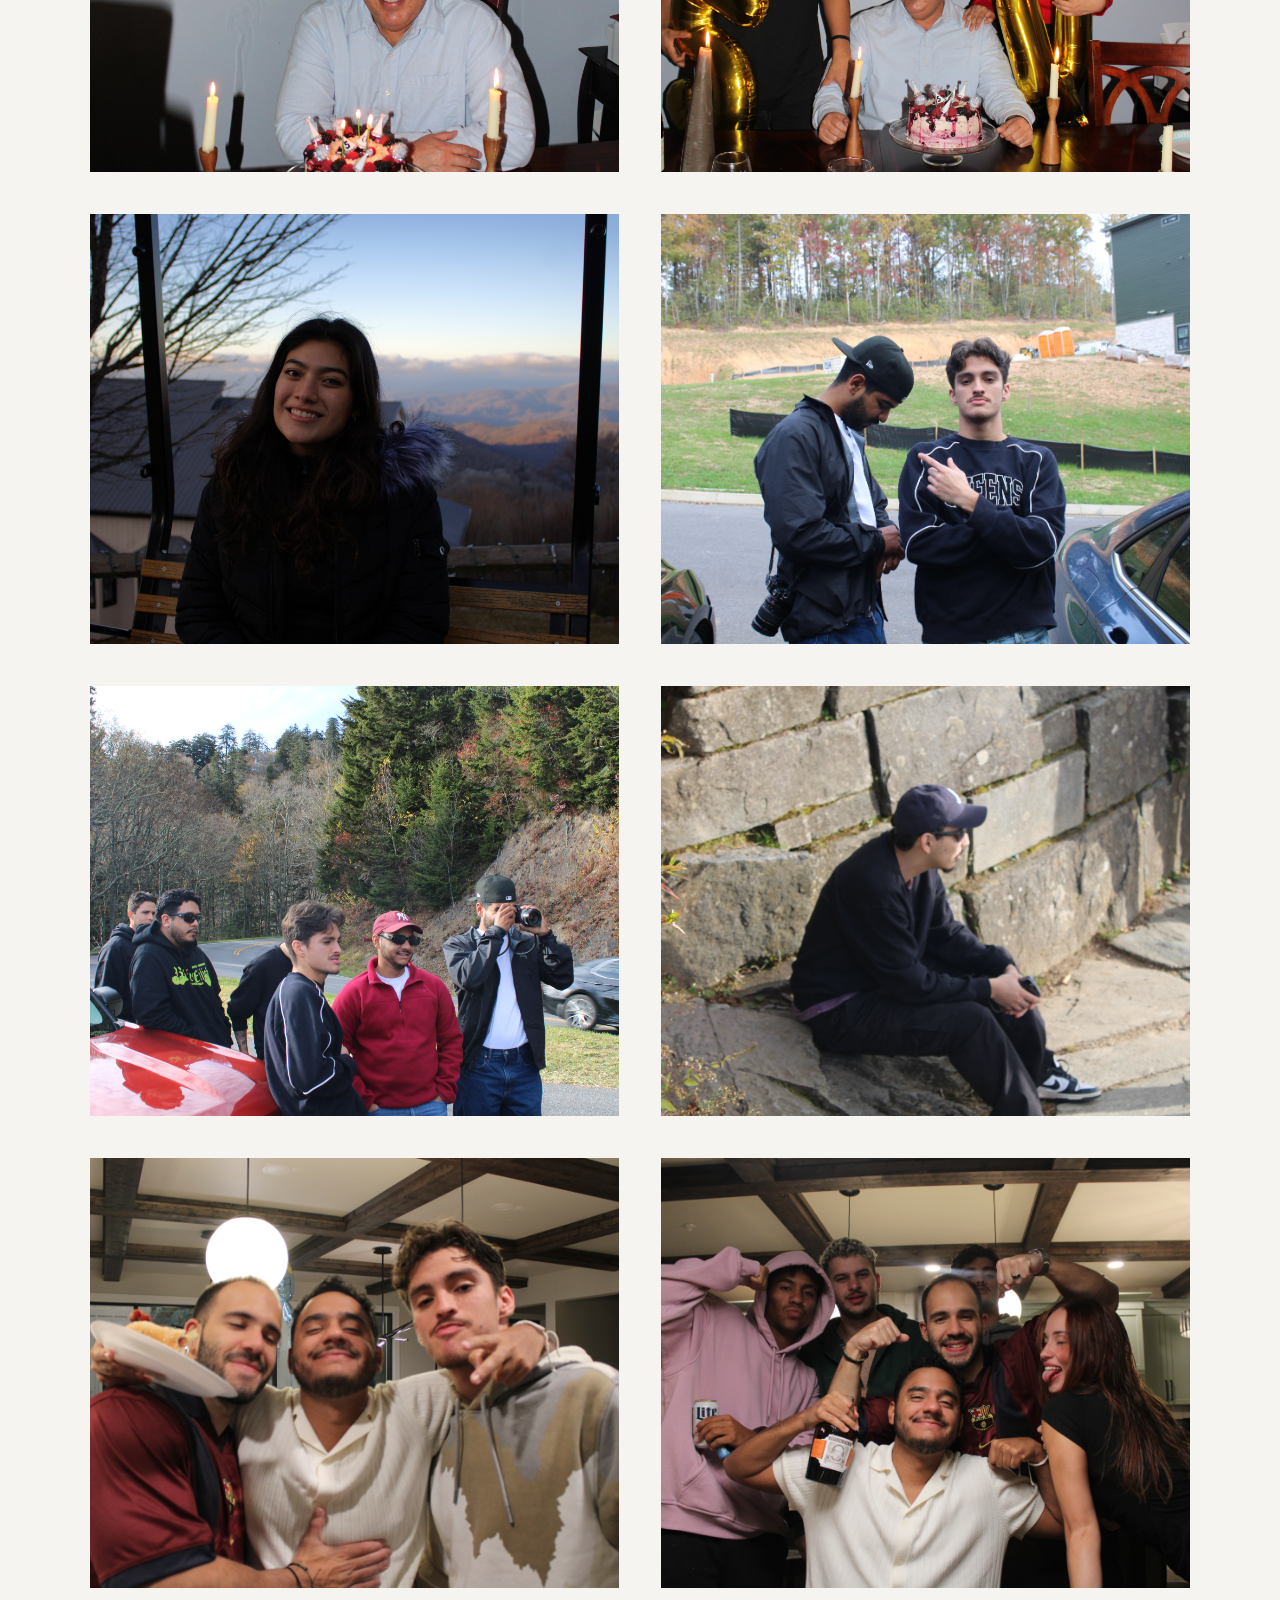
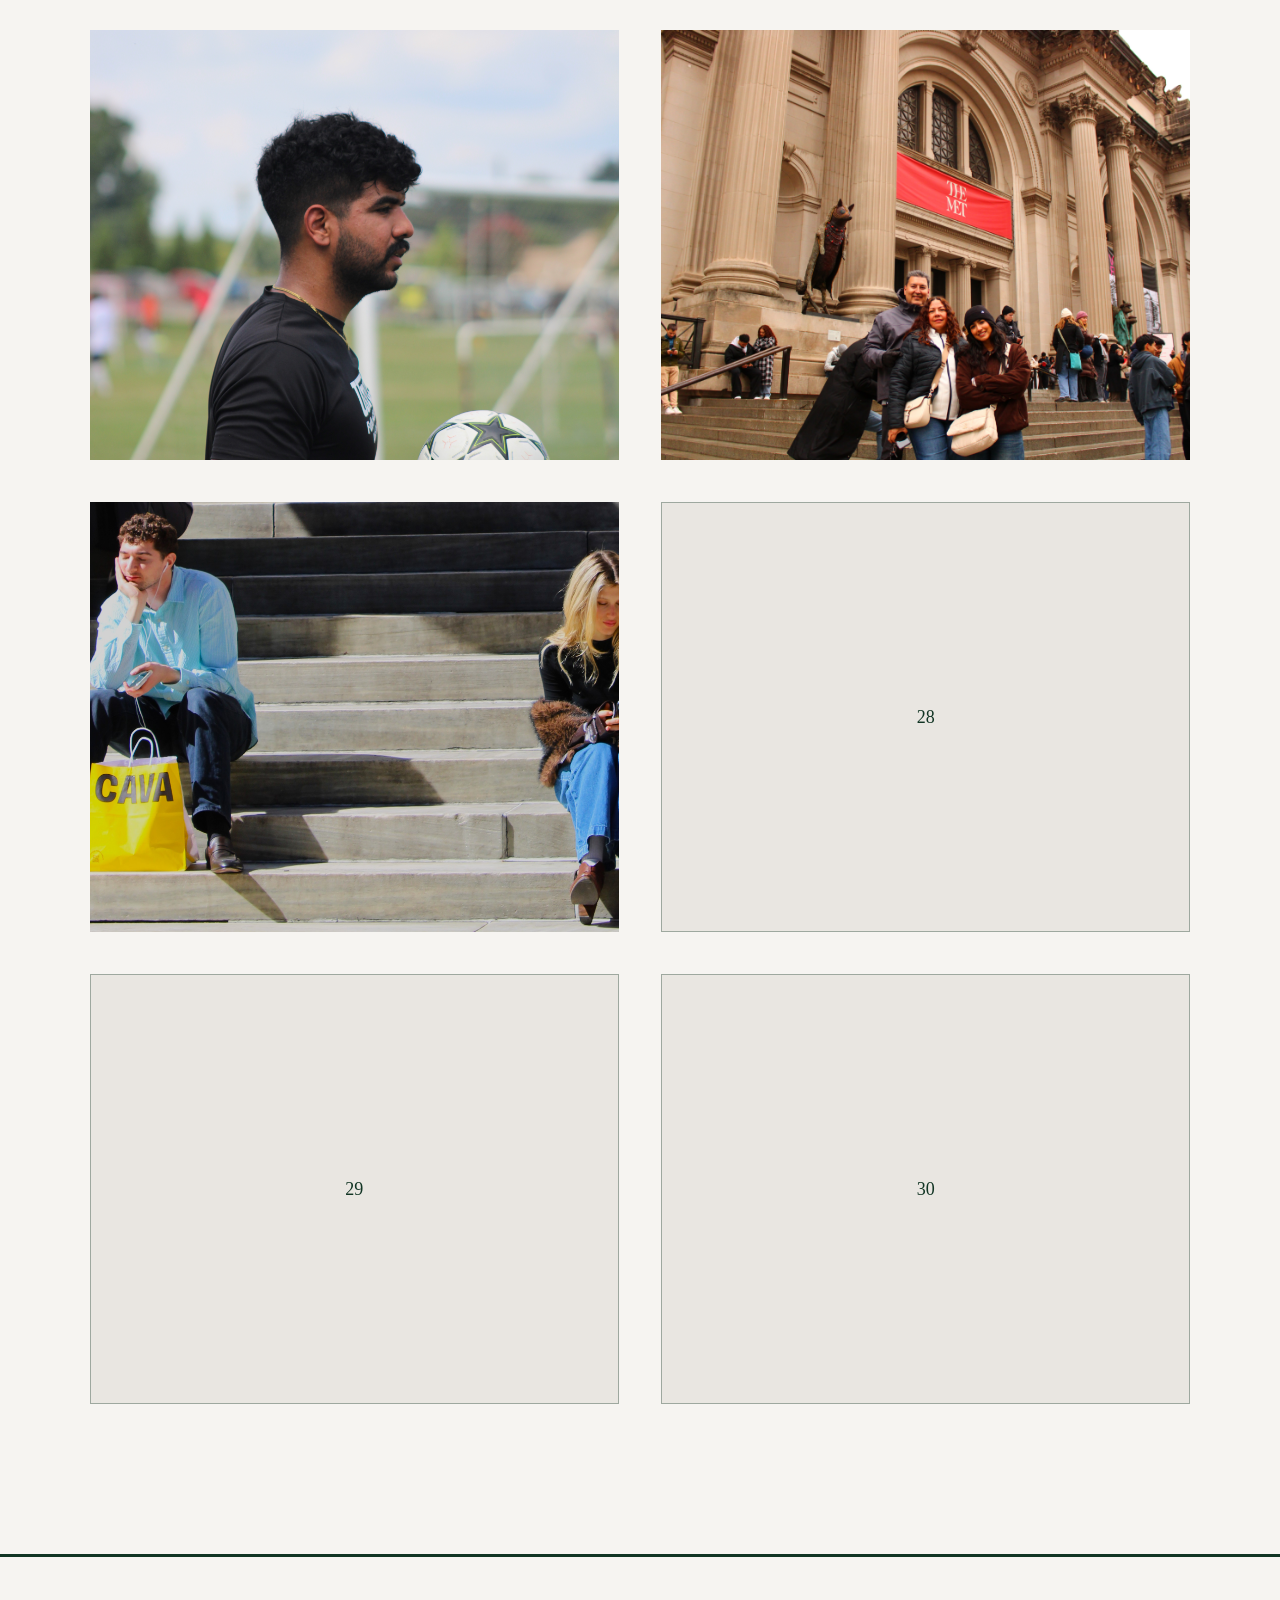
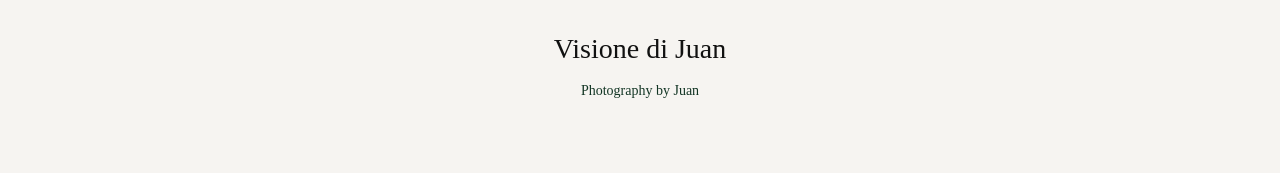
==== commit 1b59b556: "Update gallery.html" ====
--- a/gallery.html
+++ b/gallery.html
@@ -72,25 +72,25 @@
             <div class="gallery-grid">
 
             <img
-             src="images/people-01.jpg"
-             alt="People photography"
-             class="gallery-photo"
-            >
-
-            <img
-             src="images/people-02.jpg"
-             alt="People photography"
-             class="gallery-photo"
-            >
-
-            <img
-             src="images/people-03.jpg"
-             alt="People photography"
-             class="gallery-photo"
-
-            >
-            <img
-             src="images/people-04.jpg"
+             src="images/people-01.JPG"
+             alt="People photography"
+             class="gallery-photo"
+            >
+
+            <img
+             src="images/people-02.JPG"
+             alt="People photography"
+             class="gallery-photo"
+            >
+
+            <img
+             src="images/people-03.JPG"
+             alt="People photography"
+             class="gallery-photo"
+
+            >
+            <img
+             src="images/people-04.JPG"
              alt="People photography"
              class="gallery-photo"
             >
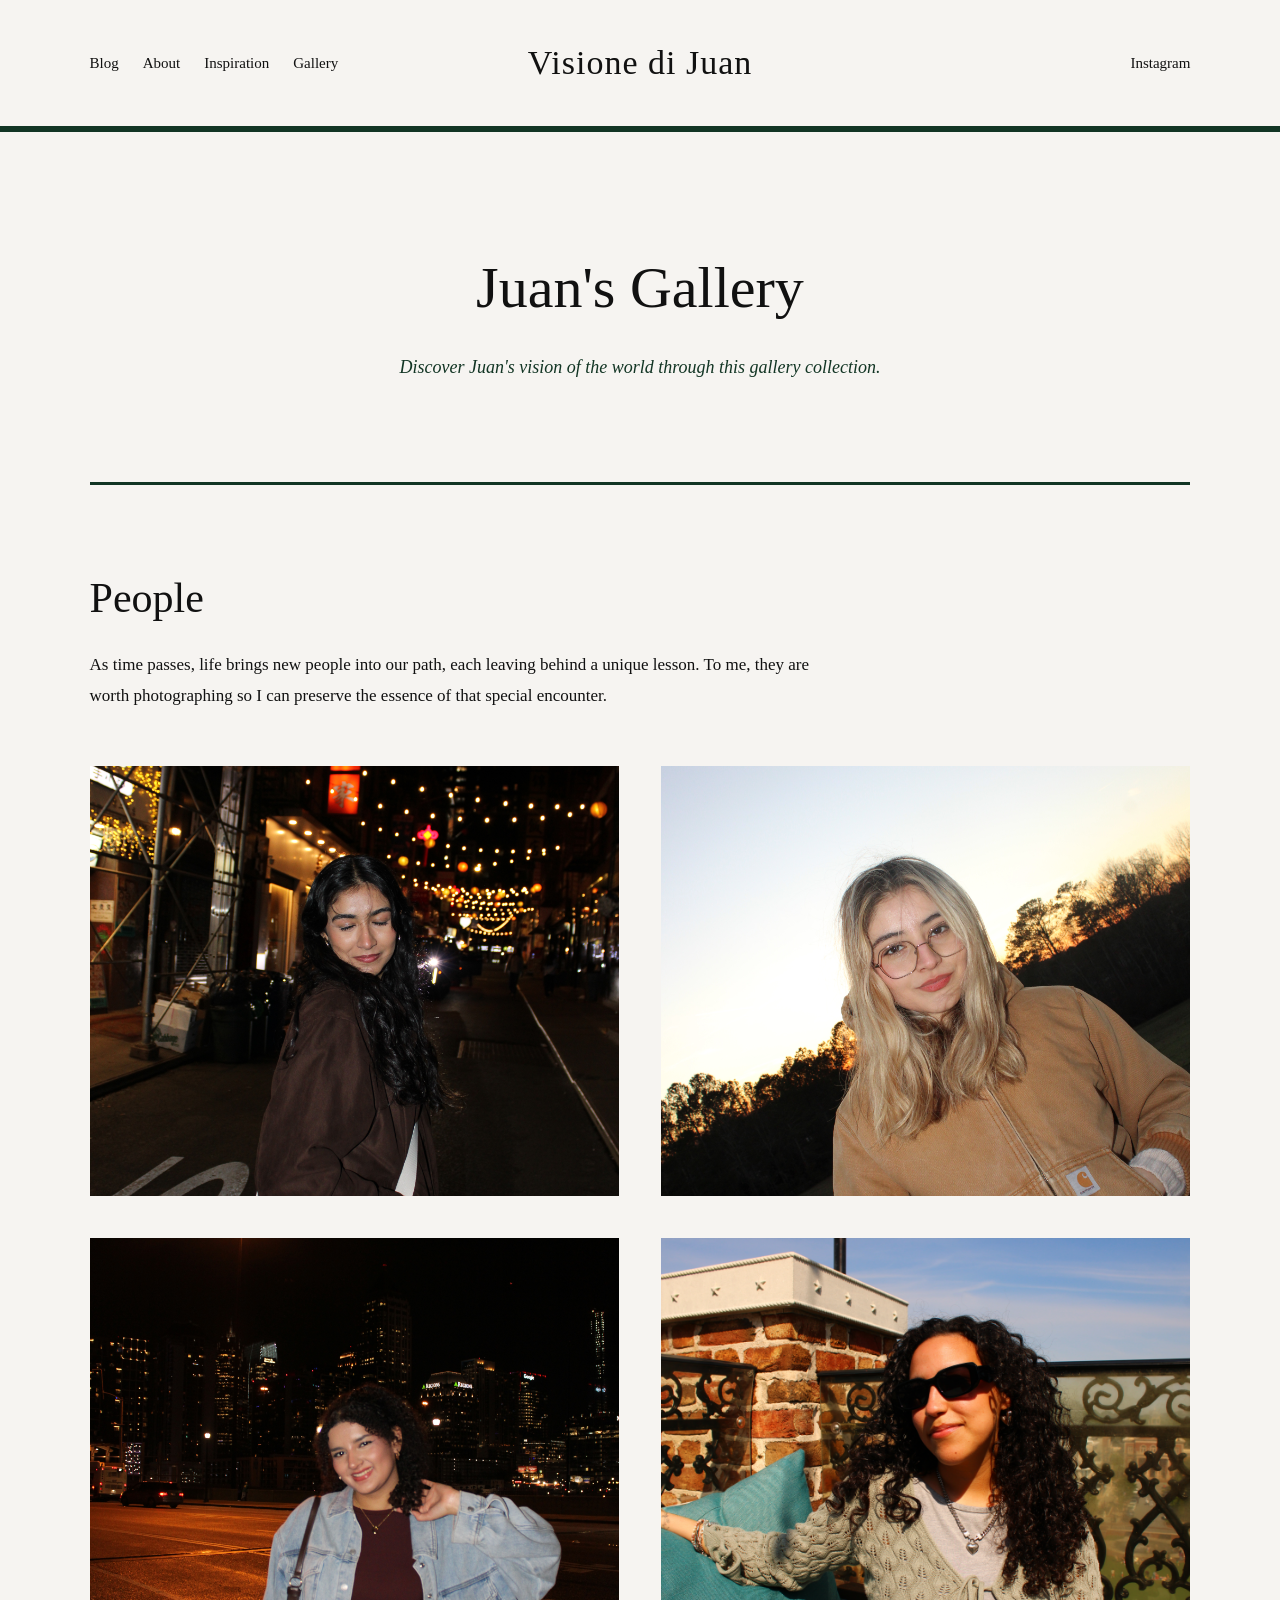
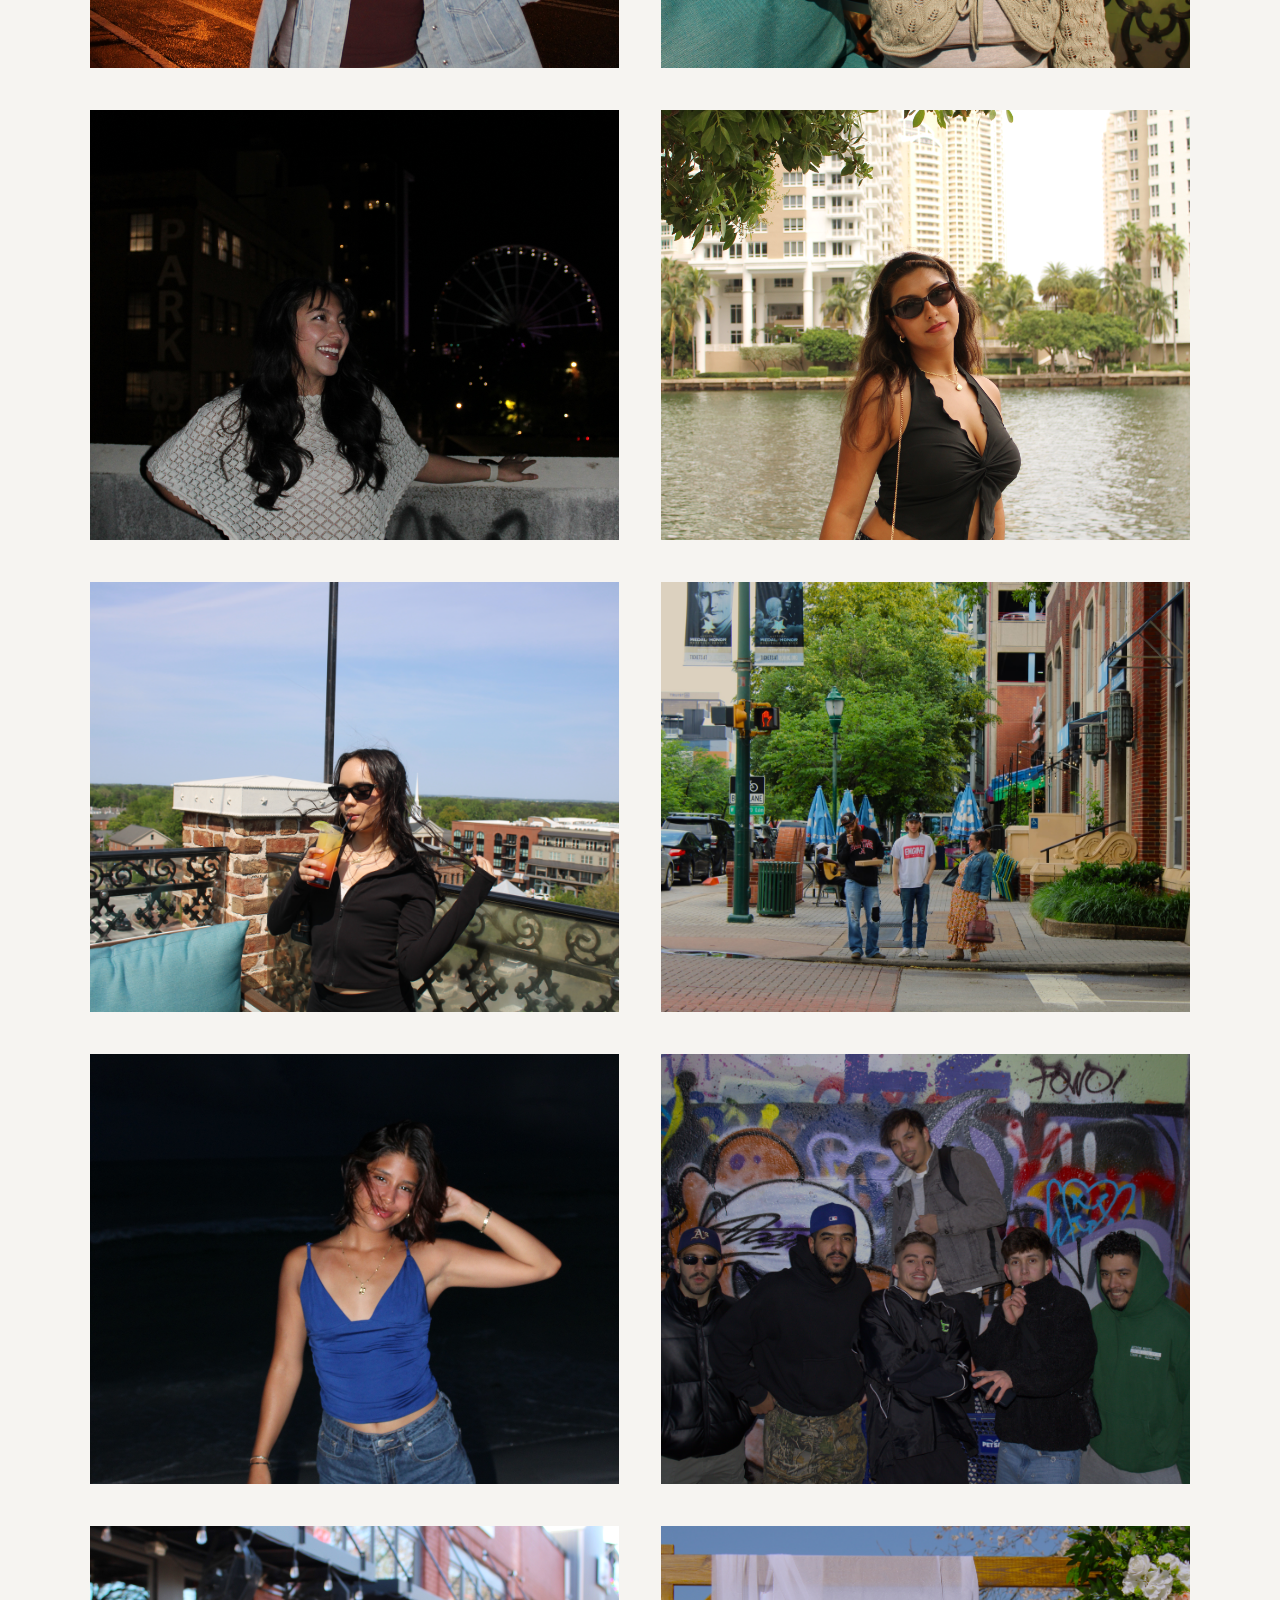
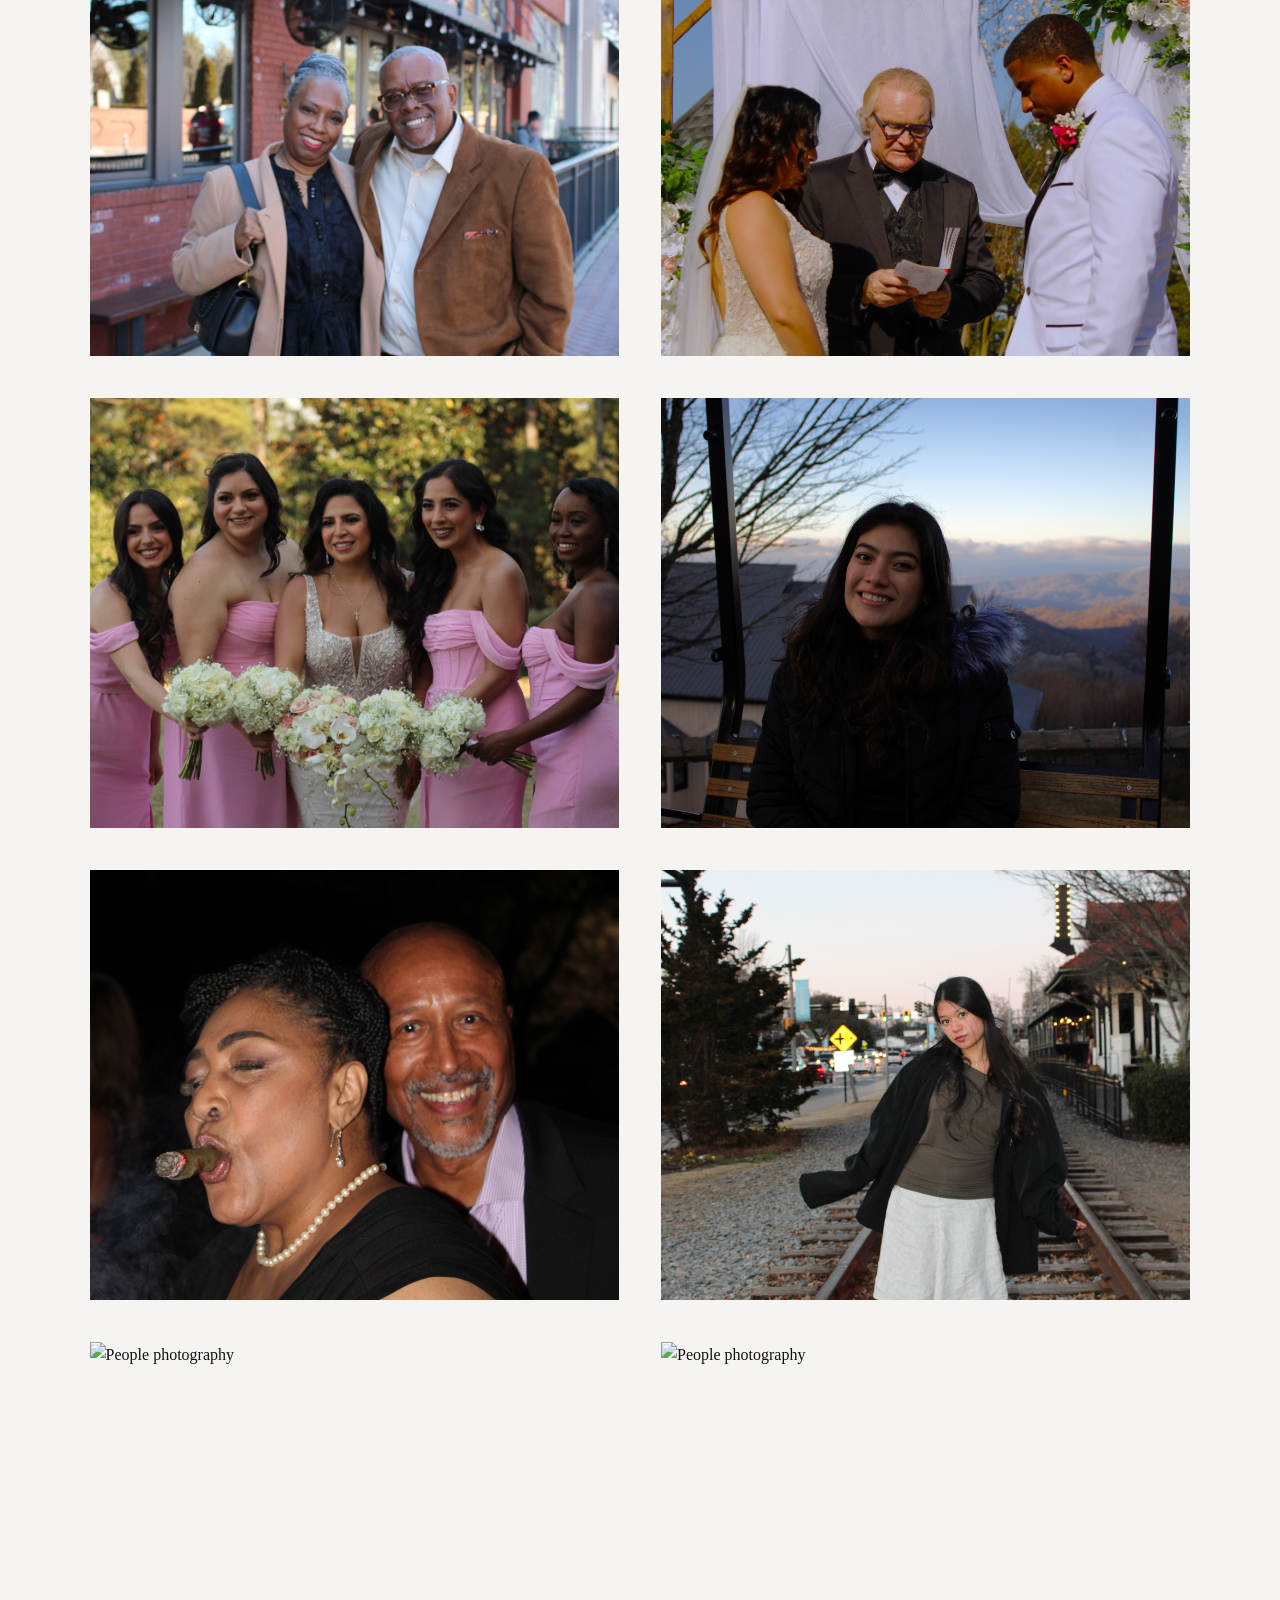
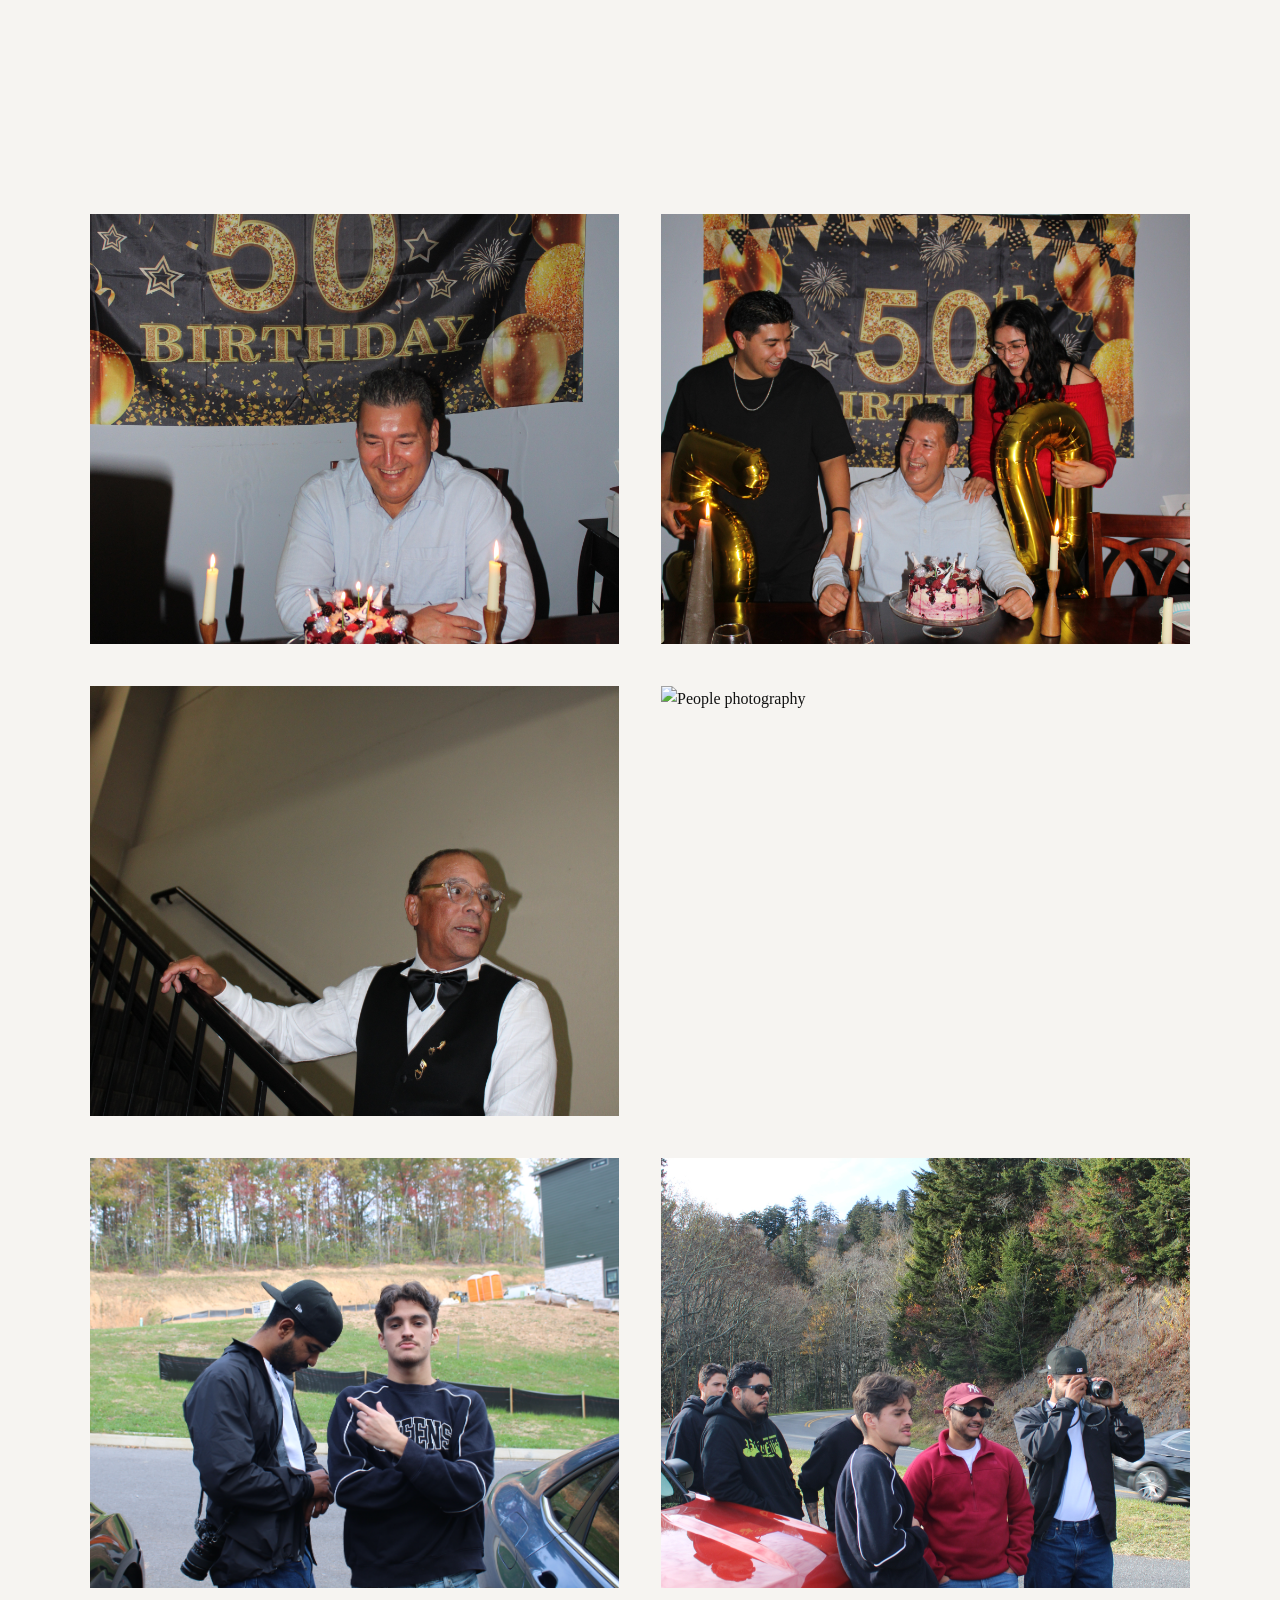
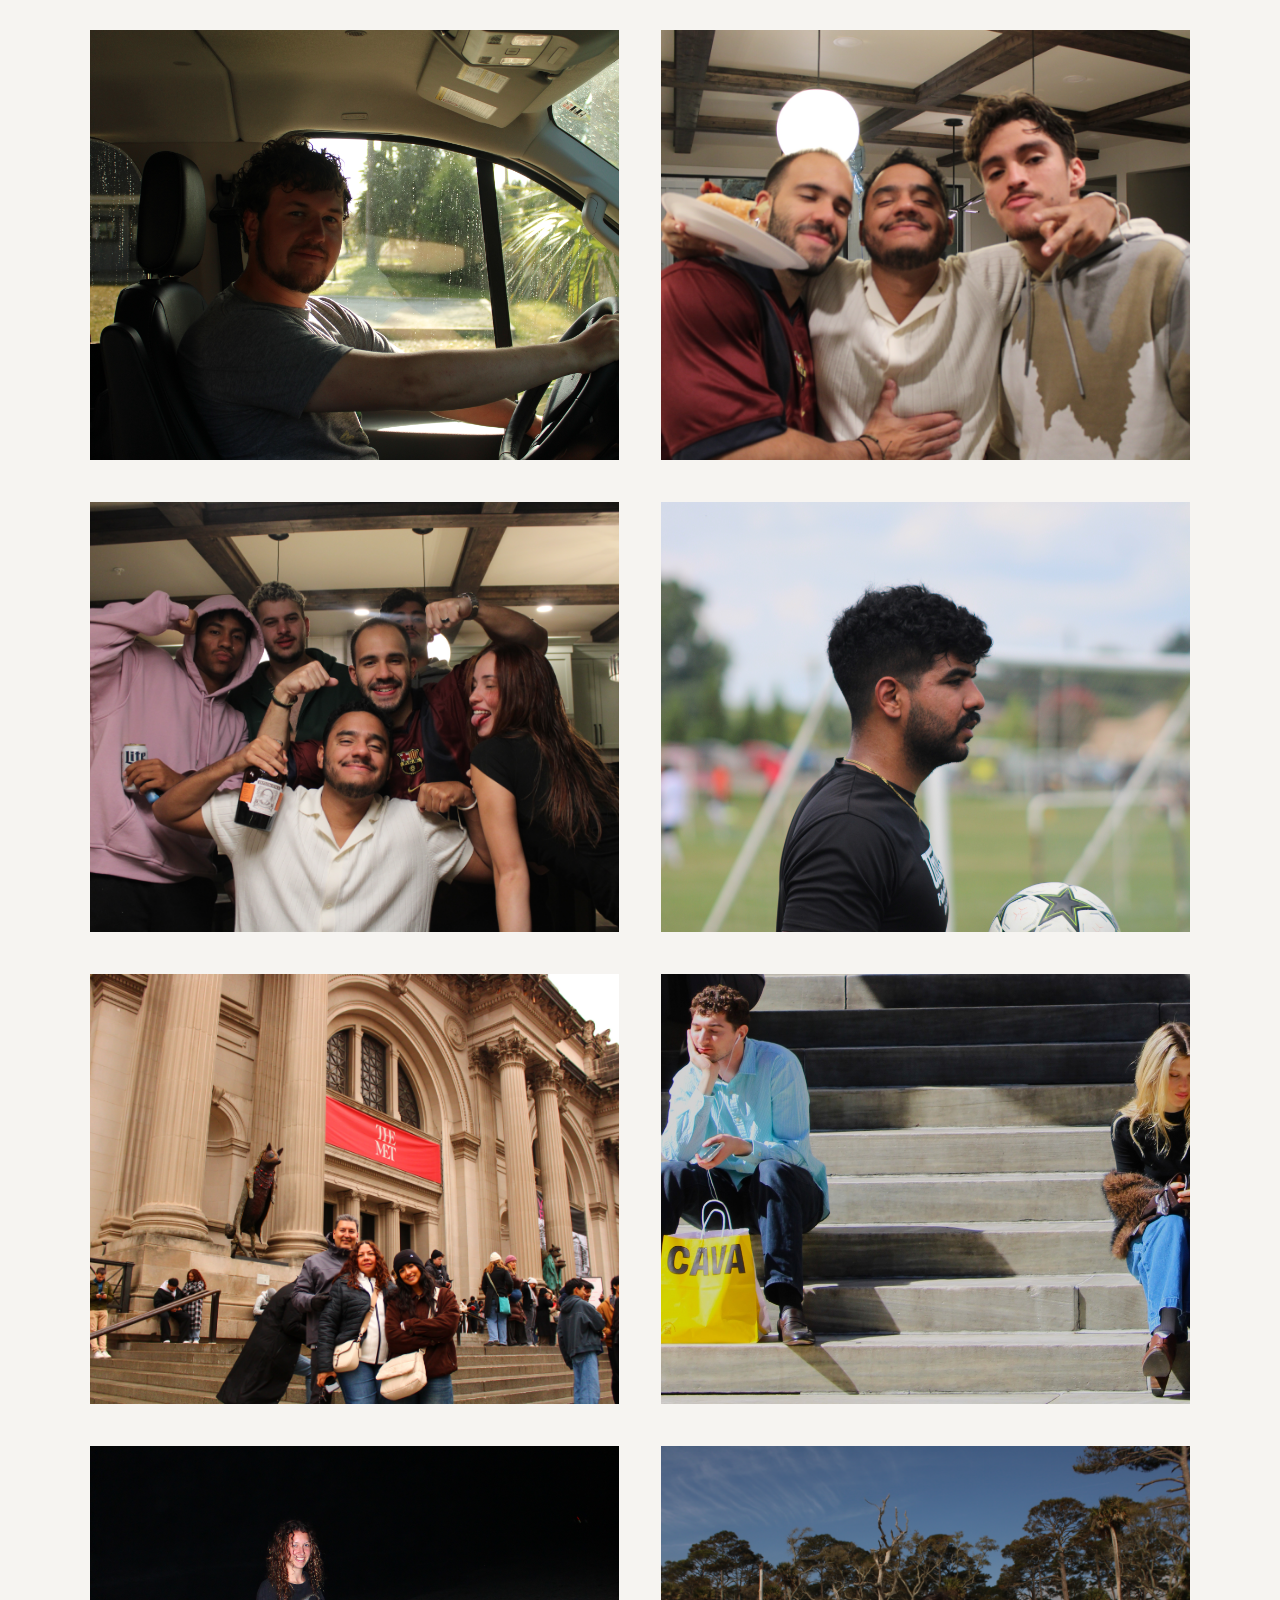
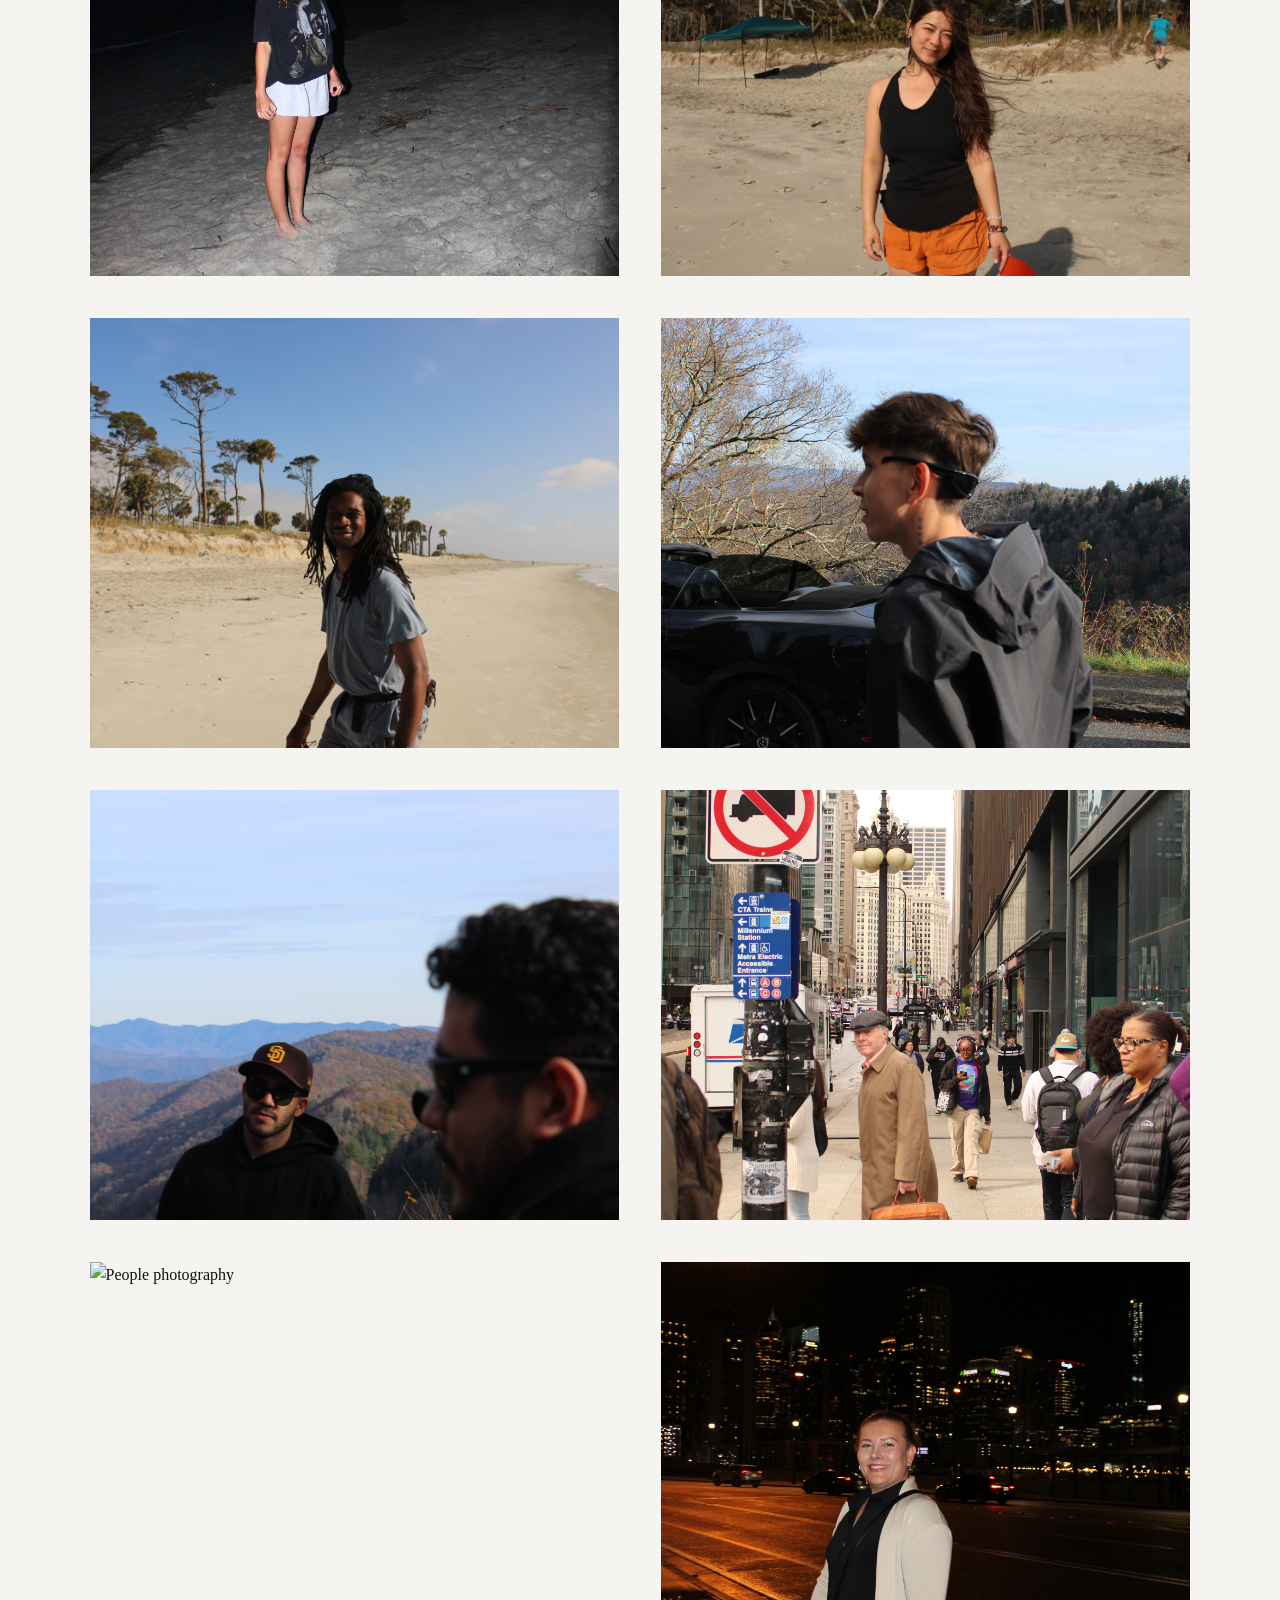
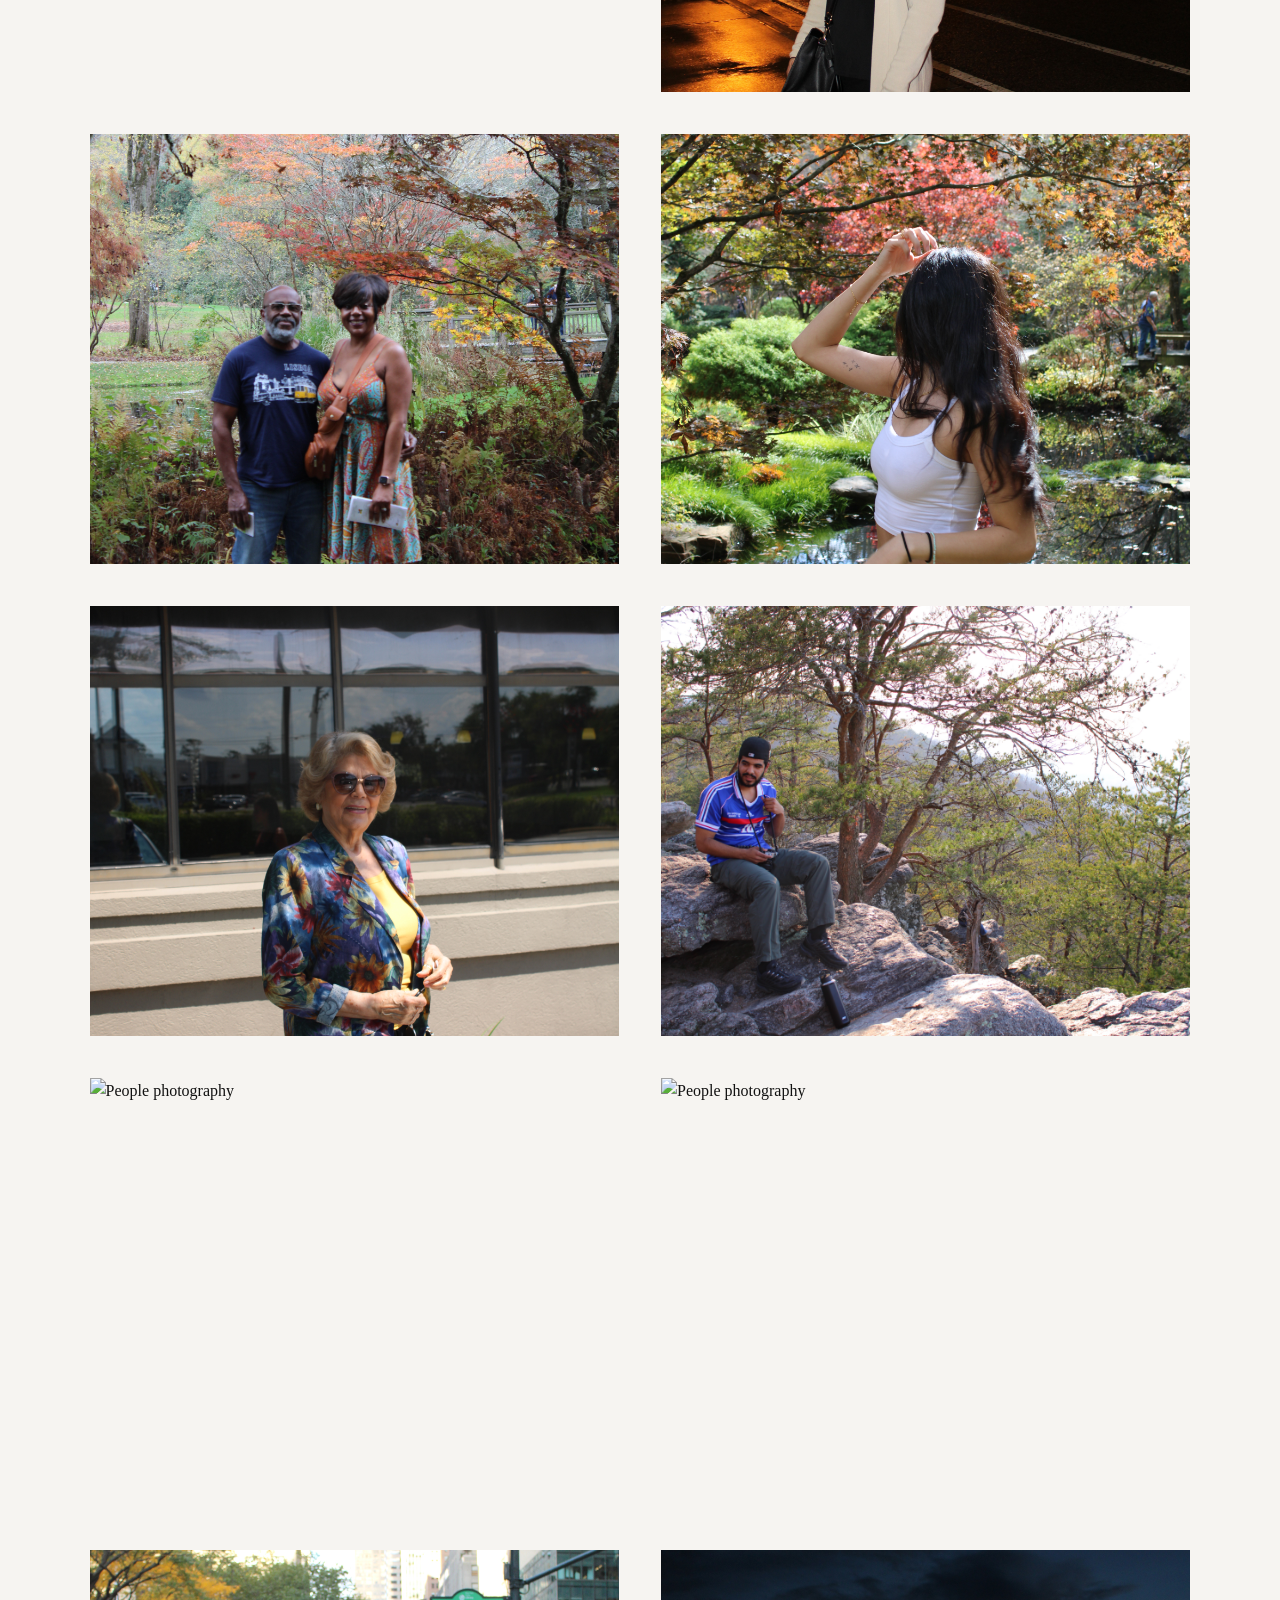
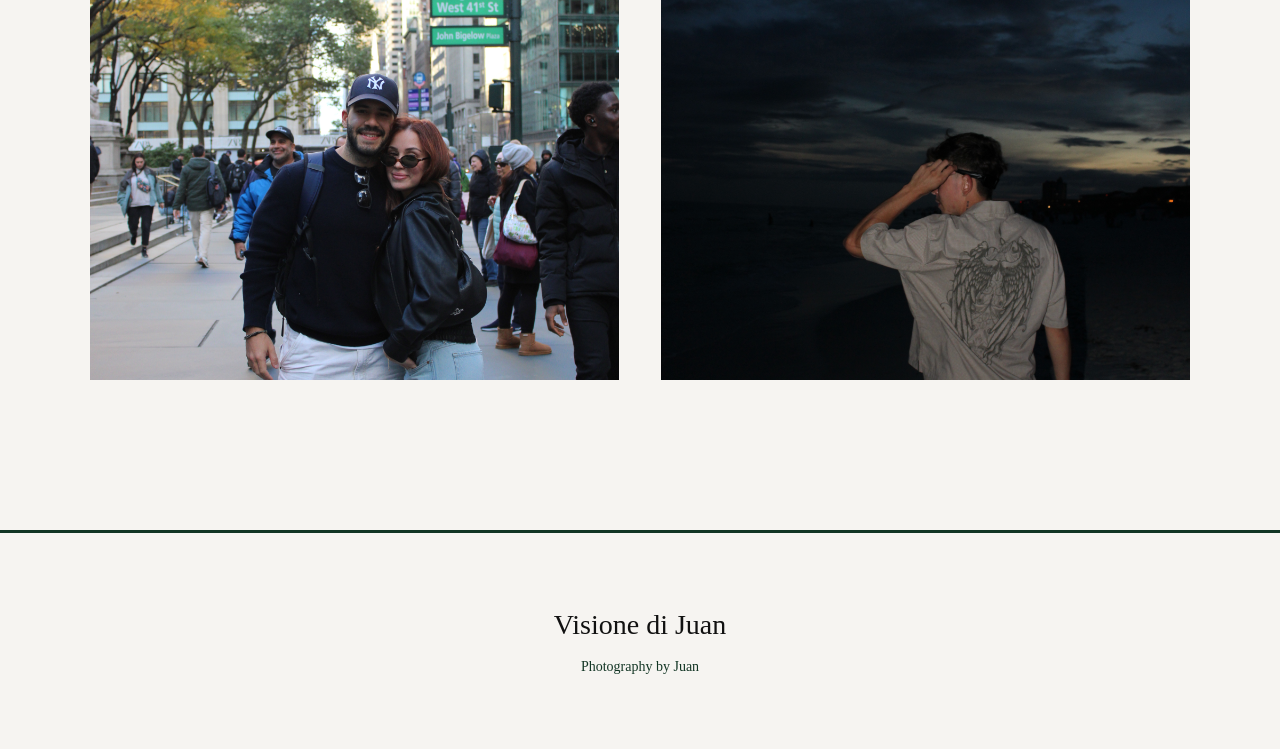
==== commit fd1da340: "New pack of People Pictures" ====
--- a/gallery.html
+++ b/gallery.html
@@ -74,27 +74,23 @@
             <img
              src="images/people-01.JPG"
              alt="People photography"
-             class="gallery-photo"
-            >
-
-            <img
+             class="gallery-photo"      
+             >   
+             <img
              src="images/people-02.JPG"
              alt="People photography"
-             class="gallery-photo"
-            >
-
+             class="gallery-photo"      
+             >  
             <img
              src="images/people-03.JPG"
              alt="People photography"
-             class="gallery-photo"
-
-            >
-            <img
+             class="gallery-photo"      
+             >   
+               <img
              src="images/people-04.JPG"
              alt="People photography"
-             class="gallery-photo"
-            >
-
+             class="gallery-photo"      
+             >   
             <img
              src="images/people-05.JPG"
              alt="People photography"
@@ -113,13 +109,13 @@
              alt="People photography"
              class="gallery-photo"
              >
-
-
             <img
             src="images/people-08.JPG"
-            alt="People photography"
-             class="gallery-photo"
-            >
+             alt="People photography"
+             class="gallery-photo"
+             >
+
+       
 
 
              <img
@@ -166,6 +162,16 @@
              class="gallery-photo"
              >
             <img
+             src="images/people-17.jpg"
+             alt="People photography"
+             class="gallery-photo"
+             >
+            <img
+             src="images/people-18.jpg"
+             alt="People photography"
+             class="gallery-photo"
+             >
+            <img
              src="images/people-19.JPG"
              alt="People photography"
              class="gallery-photo"
@@ -180,6 +186,12 @@
              alt="People photography"
              class="gallery-photo"
              >
+            
+             <img
+             src="images/people-22.jpg"
+             alt="People photography"
+             class="gallery-photo"
+             >
             <img
              src="images/people-23.JPG"
              alt="People photography"
@@ -221,9 +233,89 @@
              alt="People photography"
              class="gallery-photo"
              >
-<div class="gallery-placeholder">28</div>
-<div class="gallery-placeholder">29</div>
-<div class="gallery-placeholder">30</div>
+            <img
+             src="images/people-31.JPG"
+             alt="People photography"
+             class="gallery-photo"
+             >
+            <img
+             src="images/people-32.JPG"
+             alt="People photography"
+             class="gallery-photo"
+             >
+              <img
+             src="images/people-33.JPG"
+             alt="People photography"
+             class="gallery-photo"
+             >
+              <img
+             src="images/people-34.JPG"
+             alt="People photography"
+             class="gallery-photo"
+             >
+              <img
+             src="images/people-35.JPG"
+             alt="People photography"
+             class="gallery-photo"
+             >
+              <img
+             src="images/people-36.JPG"
+             alt="People photography"
+             class="gallery-photo"
+             >
+              <img
+             src="images/people-37.JPG"
+             alt="People photography"
+             class="gallery-photo"
+             >
+              <img
+             src="images/people-38.JPG"
+             alt="People photography"
+             class="gallery-photo"
+             >
+              <img
+             src="images/people-39.JPG"
+             alt="People photography"
+             class="gallery-photo"
+             >
+              <img
+             src="images/people-40.JPG"
+             alt="People photography"
+             class="gallery-photo"
+             >
+              <img
+             src="images/people-41.JPG"
+             alt="People photography"
+             class="gallery-photo"
+             >
+              <img
+             src="images/people-42.JPG"
+             alt="People photography"
+             class="gallery-photo"
+             >
+              <img
+             src="images/people-43.JPG"
+             alt="People photography"
+             class="gallery-photo"
+             >
+              <img
+             src="images/people-44.JPG"
+             alt="People photography"
+             class="gallery-photo"
+             >
+              <img
+             src="images/people-45.JPG"
+             alt="People photography"
+             class="gallery-photo"
+             >
+              <img
+             src="images/people-46.JPG"
+             alt="People photography"
+             class="gallery-photo"
+             >
+
+            
+
             </div>
 
         </section>
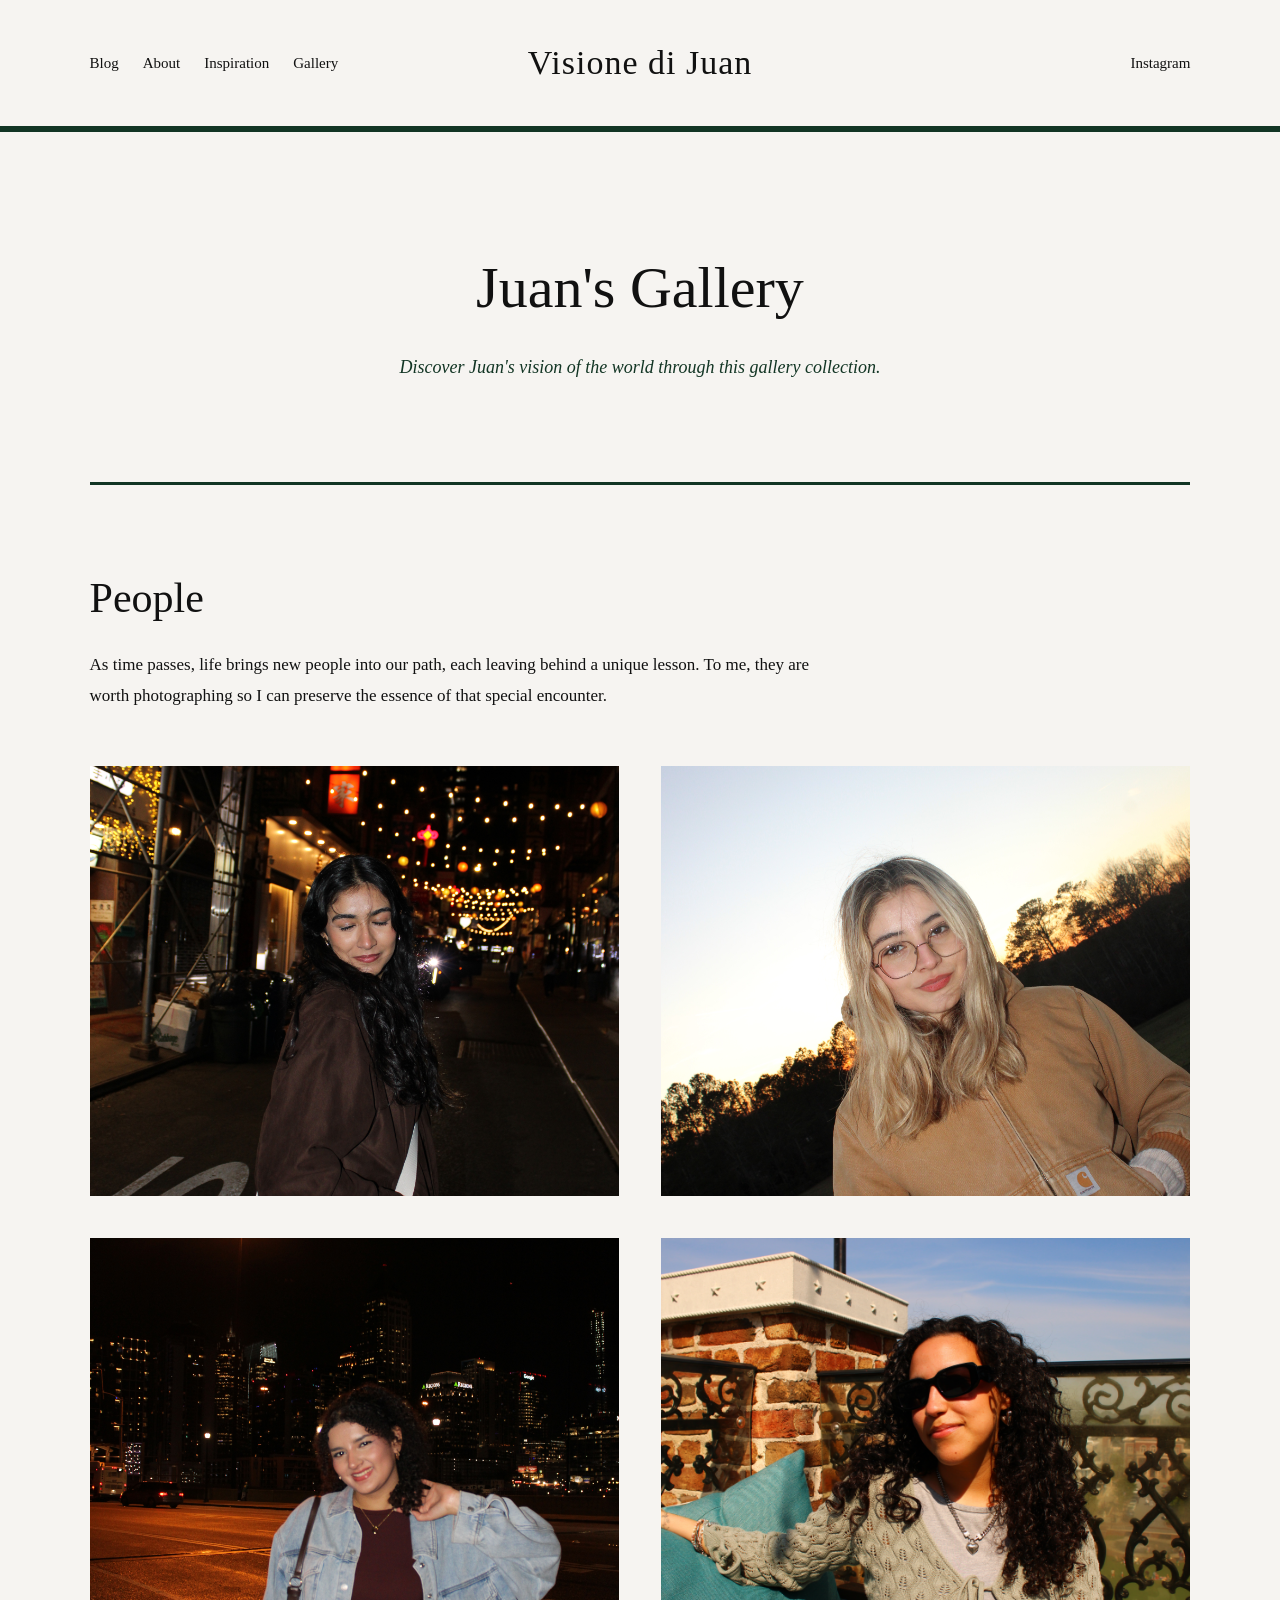
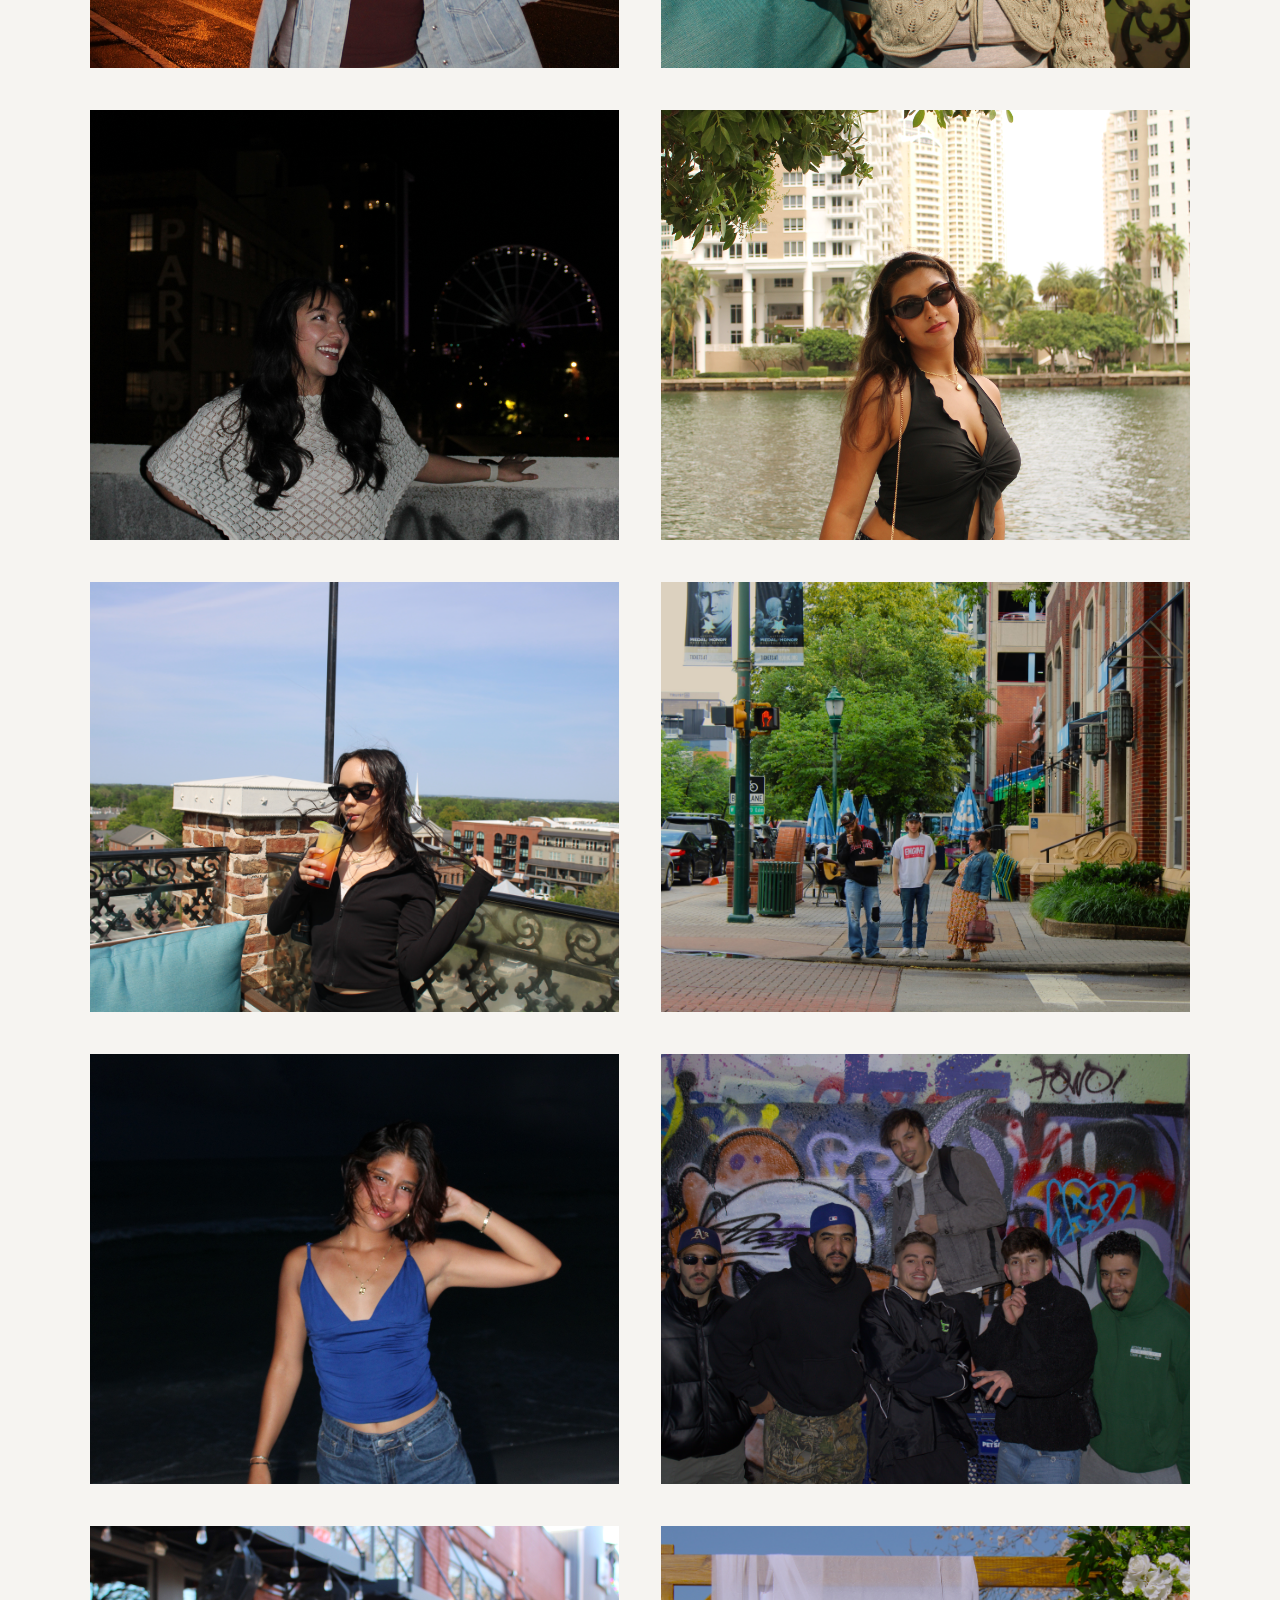
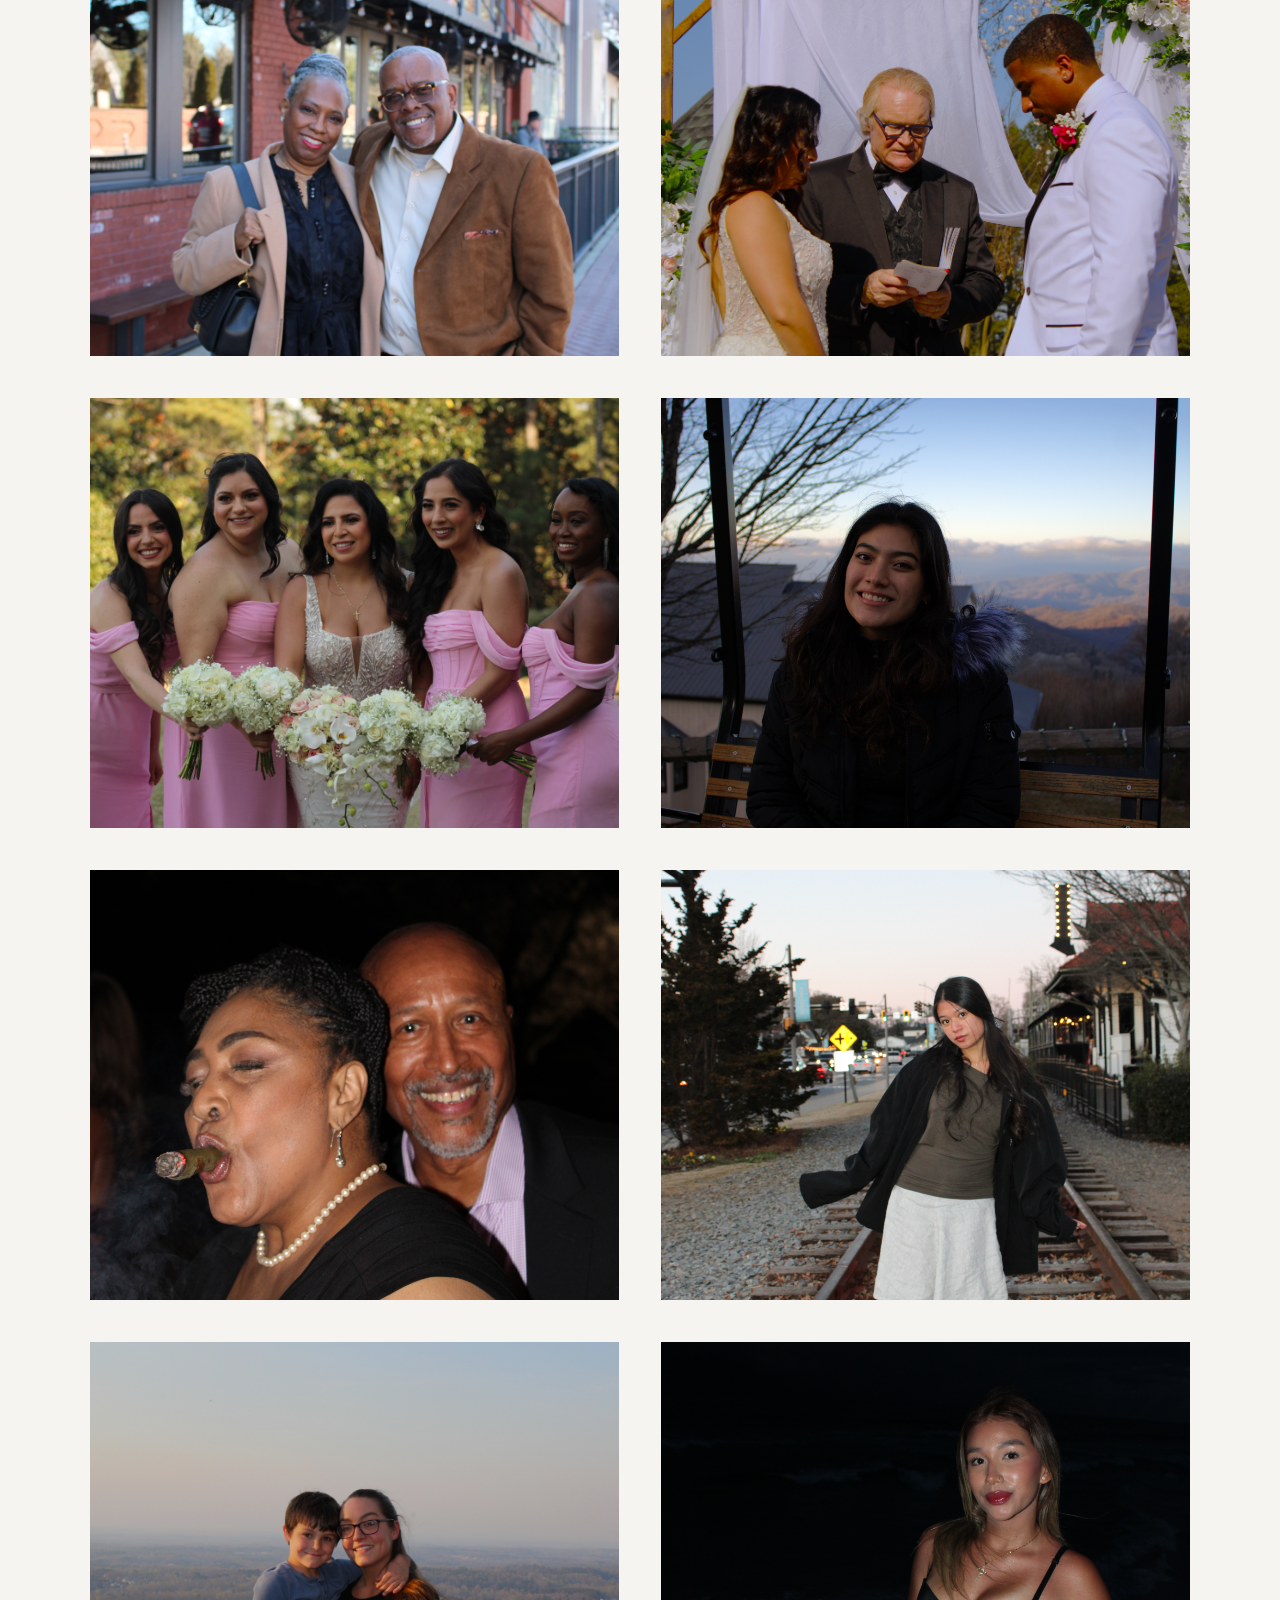
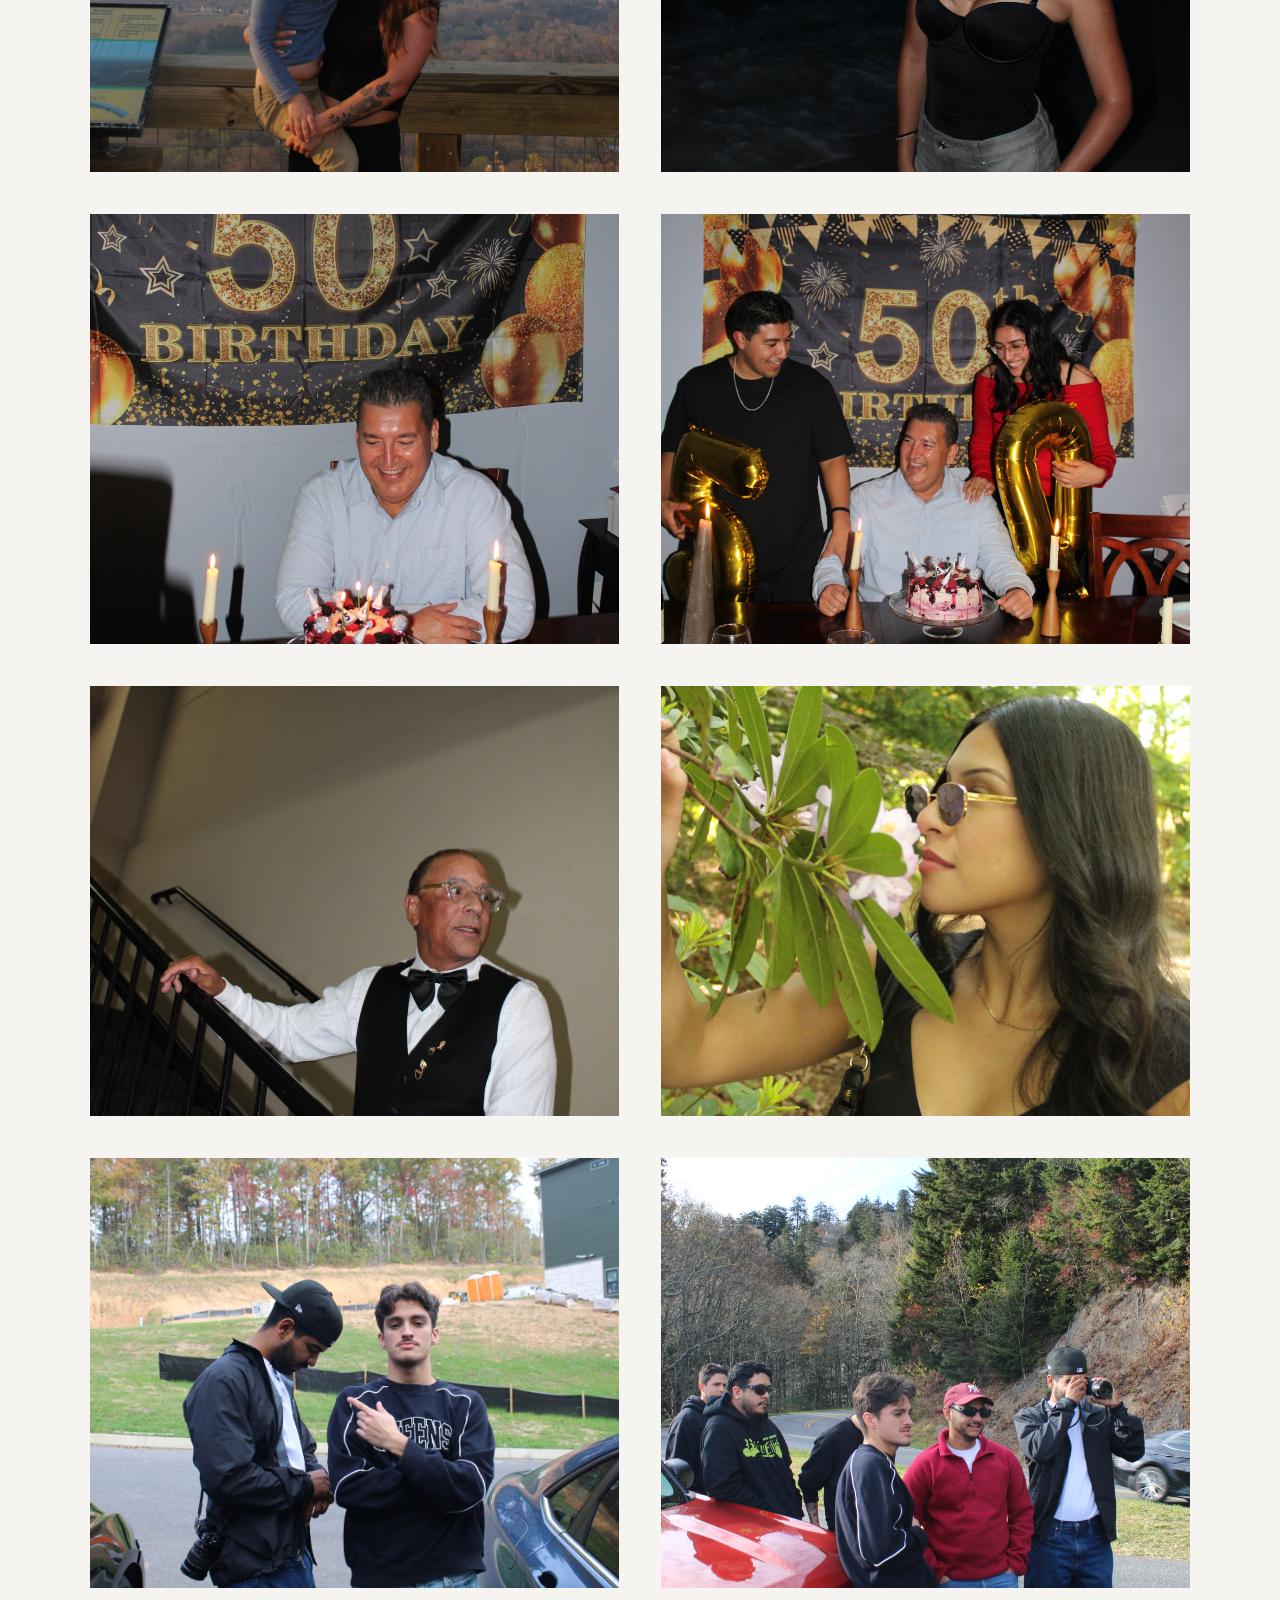
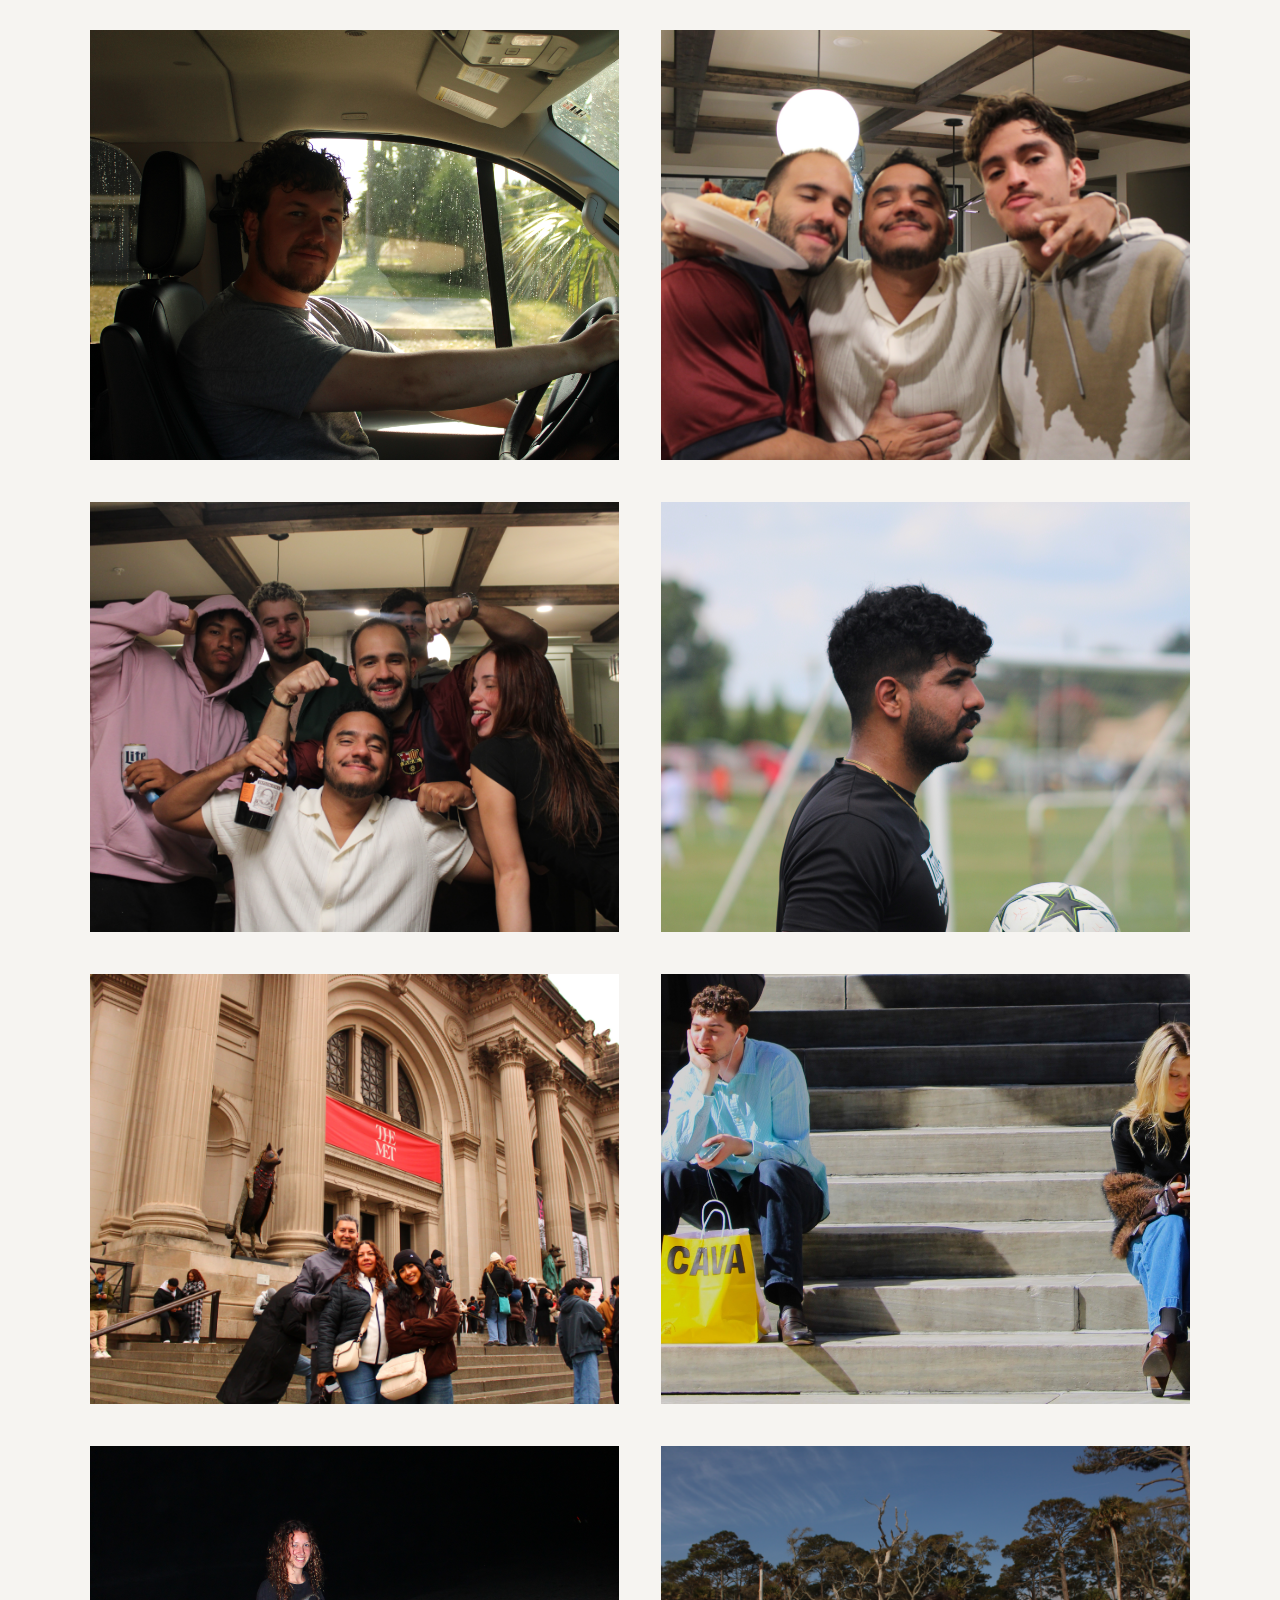
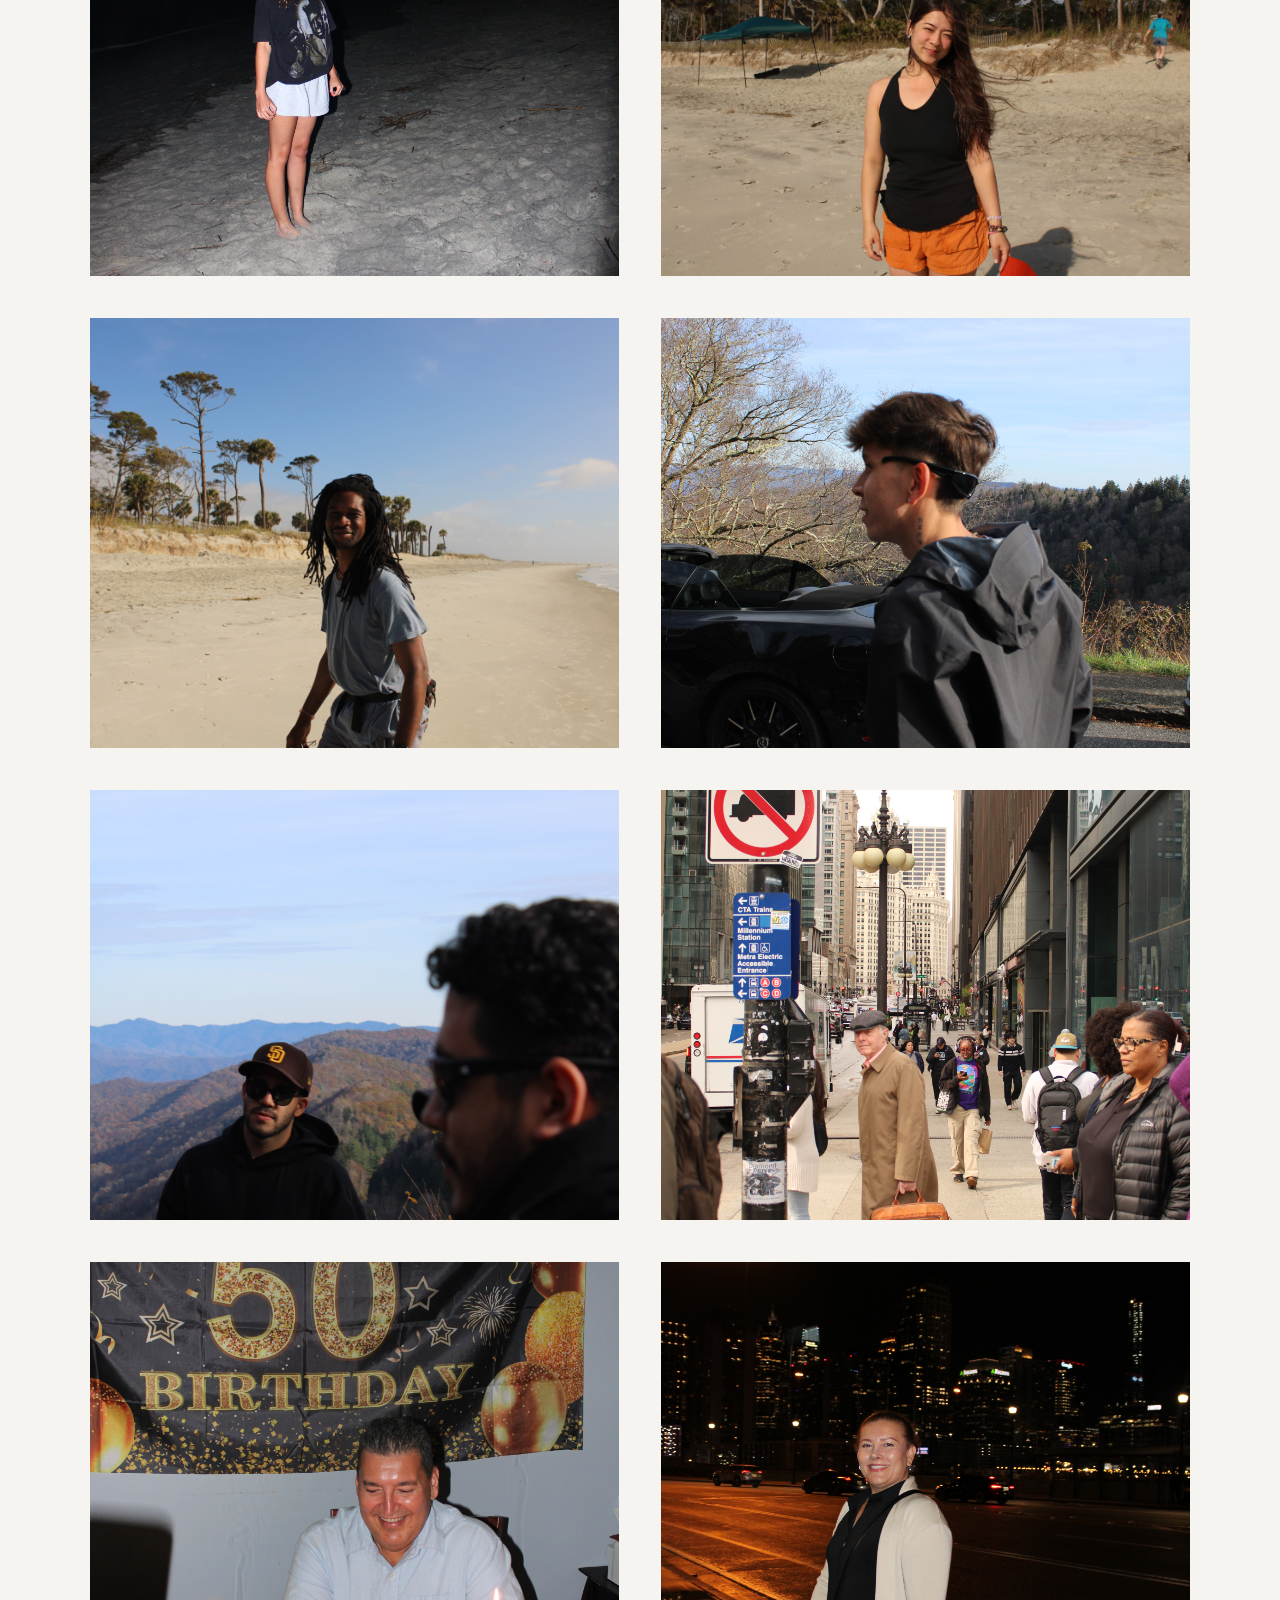
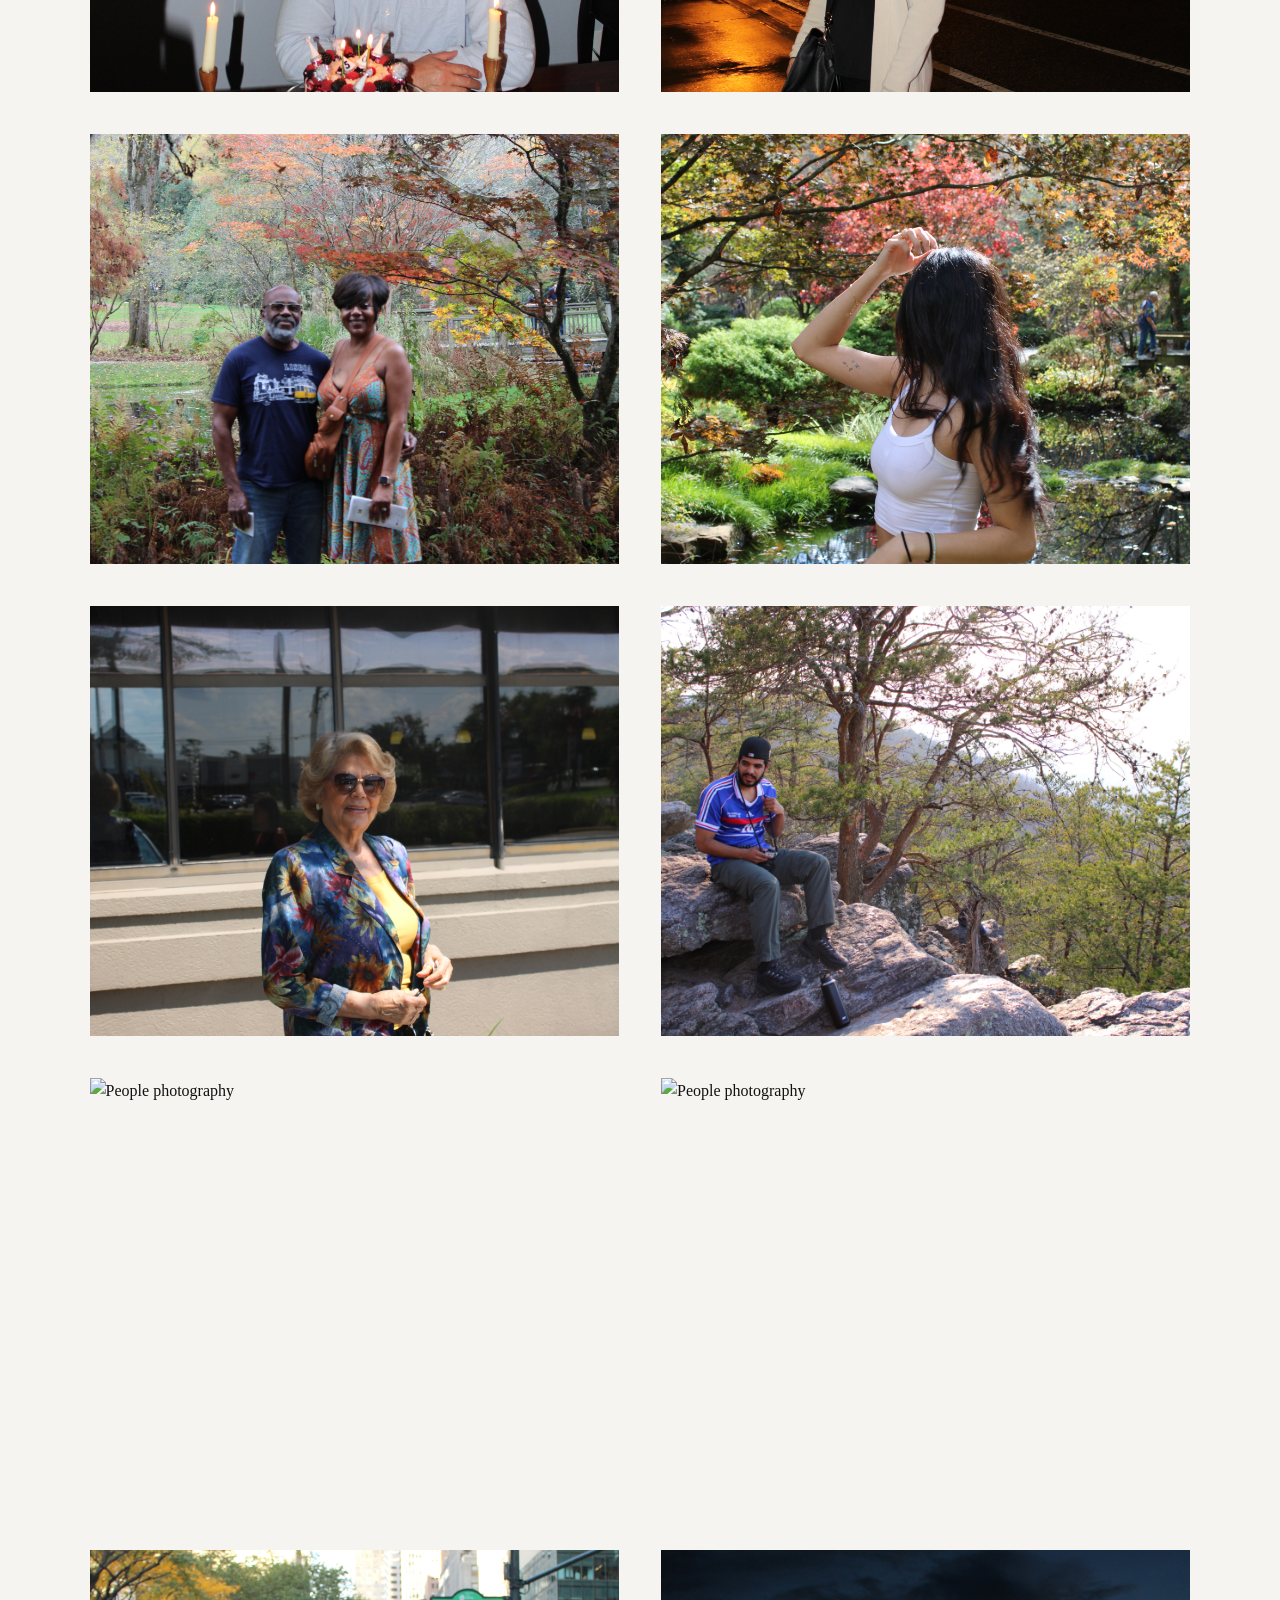
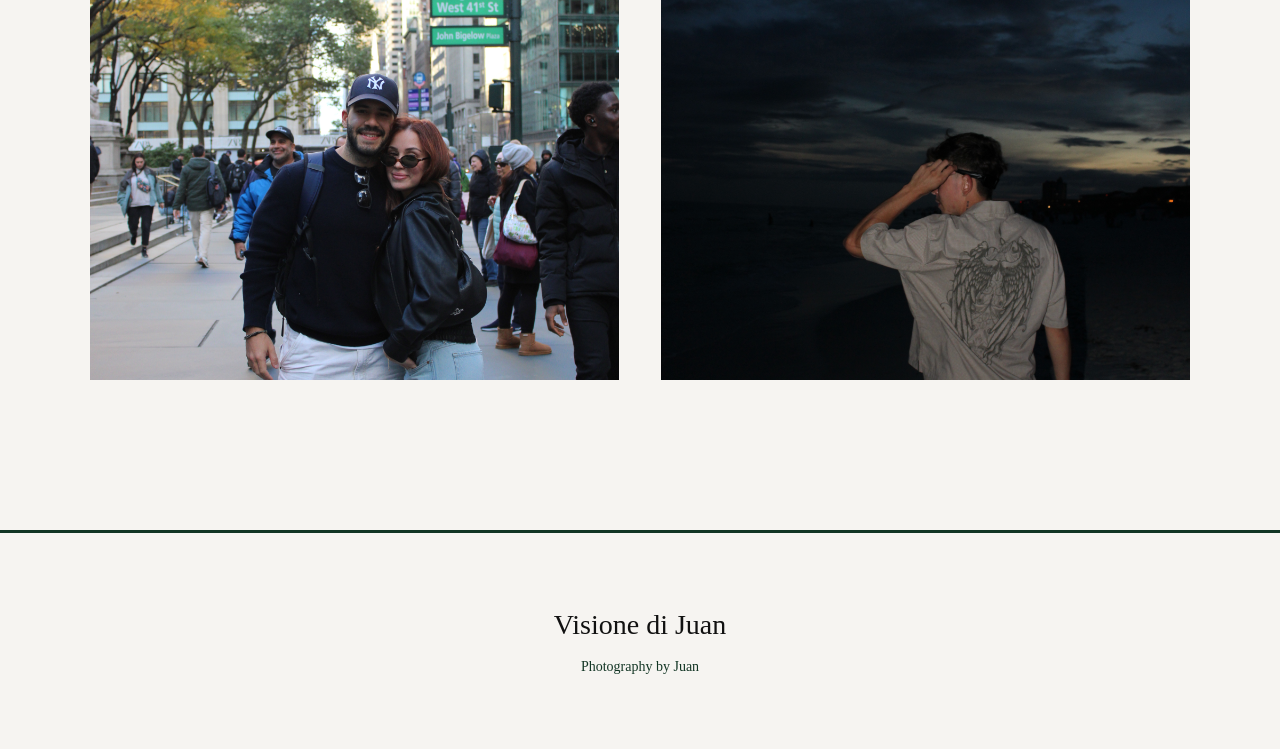
==== commit 56e4d0cb: "Gallery Update" ====
--- a/gallery.html
+++ b/gallery.html
@@ -161,13 +161,13 @@
              alt="People photography"
              class="gallery-photo"
              >
-            <img
-             src="images/people-17.jpg"
-             alt="People photography"
-             class="gallery-photo"
-             >
-            <img
-             src="images/people-18.jpg"
+              <img
+             src="images/people-17.JPG"
+             alt="People photography"
+             class="gallery-photo"
+             >
+               <img
+             src="images/people-18.JPG"
              alt="People photography"
              class="gallery-photo"
              >
@@ -187,8 +187,8 @@
              class="gallery-photo"
              >
             
-             <img
-             src="images/people-22.jpg"
+              <img
+             src="images/people-22.JPG"
              alt="People photography"
              class="gallery-photo"
              >
@@ -263,8 +263,8 @@
              alt="People photography"
              class="gallery-photo"
              >
-              <img
-             src="images/people-37.JPG"
+            <img
+             src="images/people-19.JPG"
              alt="People photography"
              class="gallery-photo"
              >
@@ -293,13 +293,13 @@
              alt="People photography"
              class="gallery-photo"
              >
-              <img
+            <img
              src="images/people-43.JPG"
              alt="People photography"
              class="gallery-photo"
              >
-              <img
-             src="images/people-44.JPG"
+            <img
+             rc="images/people-44.JPG"
              alt="People photography"
              class="gallery-photo"
              >
